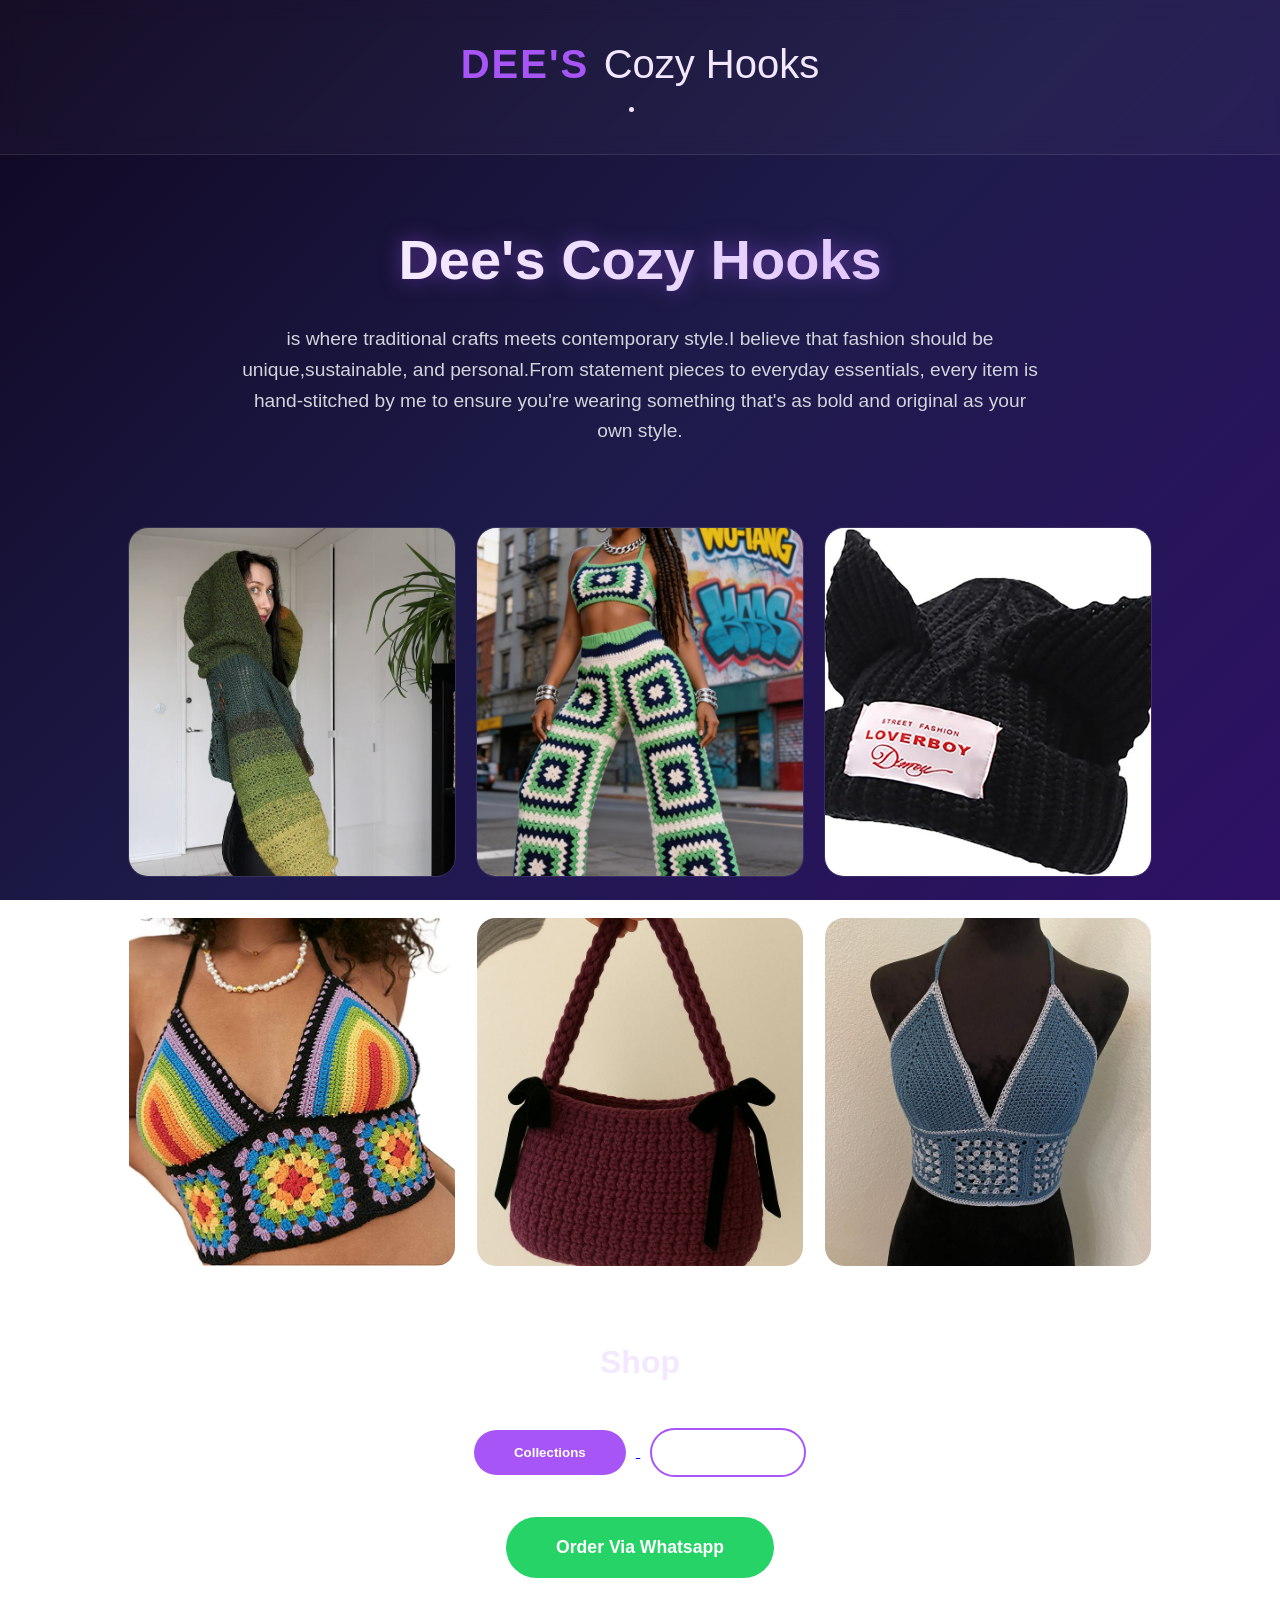
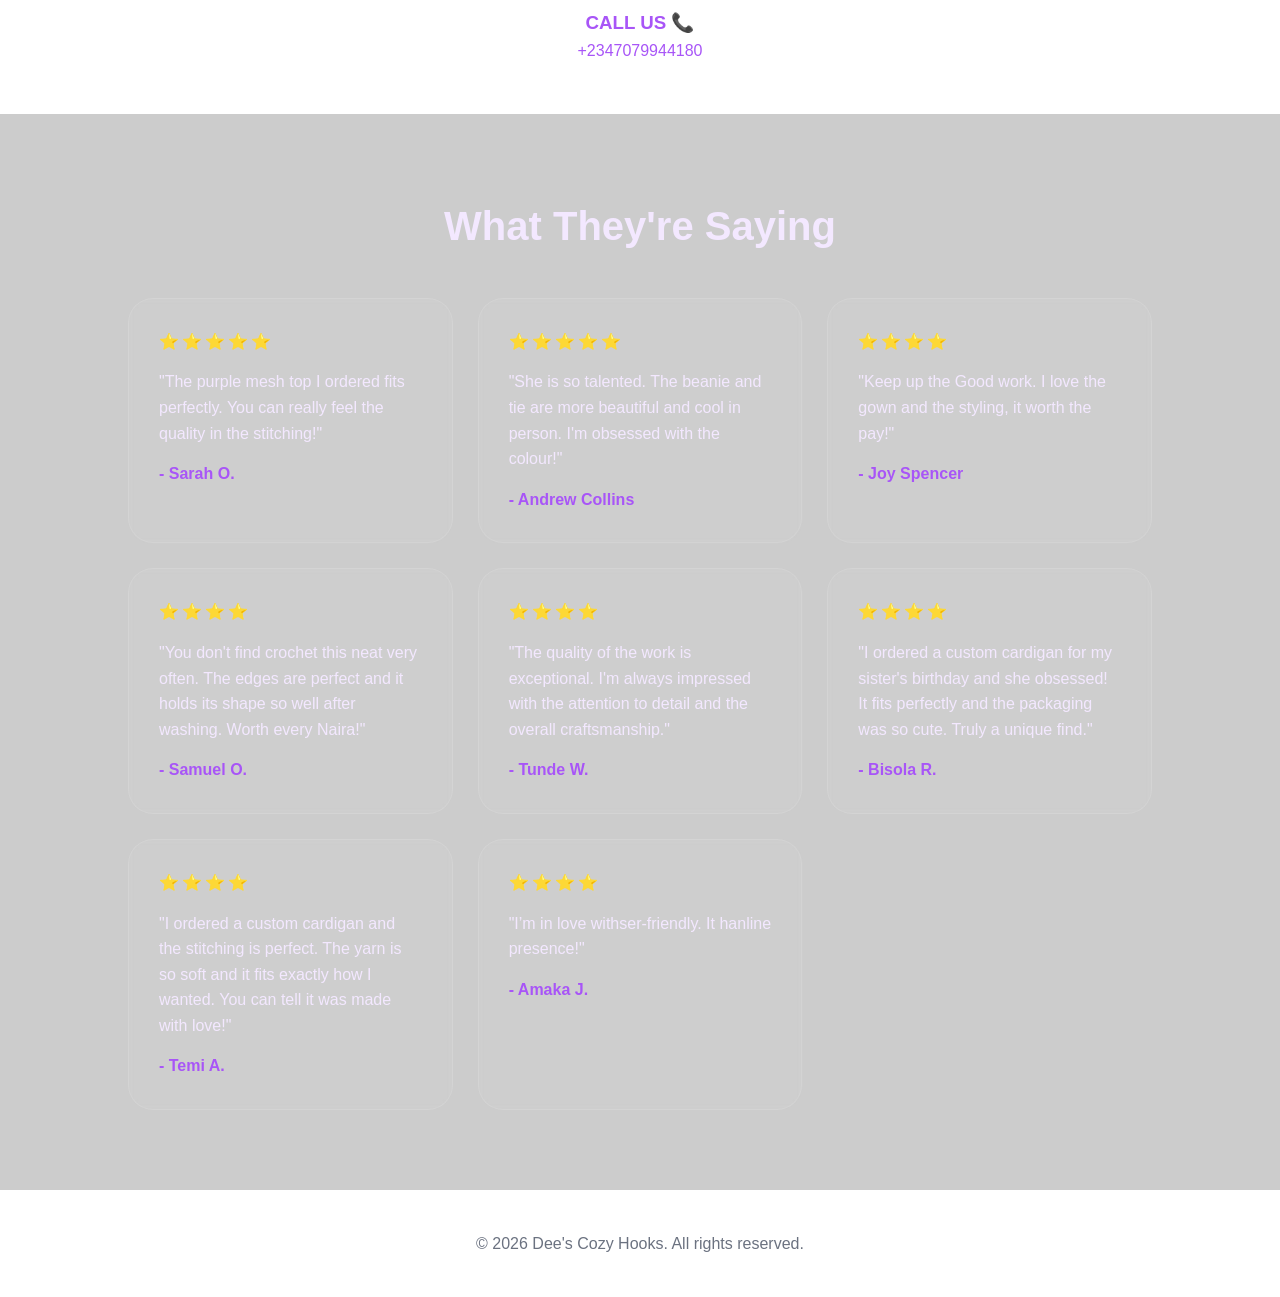
==== index.html @ 75840fdd "Add files via upload" ====
<!DOCTYPE html>
<html lang="en">

<head>
    <meta charset="UTF-8">
    <meta name="viewport" content="width=device-width, initial-scale=1.0">
    <title>Dee's cozy hooks| Handmade with Love</title>
    <link rel="stylesheet" href="style.css">

</head>
<header class="revealActive">
    <div class="logo">
        <span class="brandName">Dee's</span>
        <span class="brandSub">Cozy Hooks</span>
        <li>


        </li>

    </div>

</header>

<body>
    <div class="bioImage">
    </div>
    <div class="bio">
        <h1 class="glowText">Dee's Cozy Hooks</h1>
        <div class="pBio">
        <p>is where traditional crafts meets contemporary style.I believe that fashion should be unique,sustainable, and
            personal.From statement pieces to everyday essentials, every item is hand-stitched by me to ensure you're
            wearing something that's as bold and original as your own style.</p>
            </div>
    </div>
    <div class="sampleRow">
        <img src="IMAGES/sweater (2).jfif" alt="Crochet Sample 1">
        <img src="IMAGES/female (1).jfif" alt="Crochet Sample 2">
        <img src="IMAGES/cap (1).jfif" alt="Crochet Sample 3">

    </div>
    <div class="sampleRow">
        <img src="male shirt/Halter Neck Crop Cami Top Knitted Printed Tank….jfif" alt="Crochet Sample 1">
        <img src="IMAGES/bag (14).jfif" alt="Crochet Sample 2">
        <img src="male shirt/Crochet crop top.jfif" alt="Crochet Sample 3">

    </div>

    <div class="buttons">
        <h2>Shop</h2>
        <a href="collection.html">
        <button id="mCollection" class="Collection">Collections</button>
        </a>
        <a href="learn.html">
        <button id="learn" class="lCollection">Learn More</button>
        </a>  
        <div class="contact">
    <section id="contact">
        <button><a href="https://wa.me/2347079944180?text=Hello%20Derin,%20I'm%20interested%20in%20Ordering" class="whatsappBtn"
            target="_blank" > Order Via Whatsapp</a></button>
        </div>
  
        <div class="callContact">
            <h3 class="call"> CALL US 📞</h3>
            <p class="number">+2347079944180</p>
        </div>
    </div>
    <div class="review">
        <h2 class="reviewHead">What They're Saying</h2>
        <ul class="reviewGrid">
            <li class="reviewCard">
                <div class="stars">⭐⭐⭐⭐⭐</div>
                <p class="comment">"The purple mesh top I ordered fits perfectly. You can really feel the quality in the
                    stitching!"</p>
                <span class="customerName">- Sarah O.</span>
            </li>

            <li class="reviewCard">
                <div class="stars">⭐⭐⭐⭐⭐</div>
                <p class="comment">"She is so talented. The beanie and tie are more beautiful and cool in person. I'm
                    obsessed with the colour!"</p>
                <span class="customerName">- Andrew Collins</span>
            </li>

            <li class="reviewCard">
                <div class="stars">⭐⭐⭐⭐</div>
                <p class="comment">"Keep up the Good work. I love the gown and the styling, it worth the pay!"</p>
                <span class="customerName">- Joy Spencer</span>
            </li>
             <li class="reviewCard">
                <div class="stars">⭐⭐⭐⭐</div>
                <p class="comment">"You don't find crochet this neat very often. The edges are perfect and it holds its shape so well after washing. Worth every Naira!"</p>
                <span class="customerName">- Samuel O.</span>

            </li>
             <li class="reviewCard">
                <div class="stars">⭐⭐⭐⭐</div>
                <p class="comment">"The quality of the work is exceptional. I'm always impressed with the attention to detail and the overall craftsmanship."</p>
                <span class="customerName">- Tunde W.</span>
            </li>
            <li class="reviewCard">
                <div class="stars">⭐⭐⭐⭐</div>
                <p class="comment">"I ordered a custom cardigan for my sister's birthday and she obsessed! It fits perfectly and the packaging was so cute. Truly a unique find."</p>
                <span class="customerName">- Bisola R.</span>
            </li>
            <li class="reviewCard">
                <div class="stars">⭐⭐⭐⭐</div>
                <p class="comment">"I ordered a custom cardigan and the stitching is perfect. The yarn is so soft and it fits exactly how I wanted. You can tell it was made with love!"</p>
                <span class="customerName">- Temi A.</span>
            </li>
            <li class="reviewCard">
                <div class="stars">⭐⭐⭐⭐</div>
                <p class="comment">"I’m in love withser-friendly. It hanline presence!"</p>
                <span class="customerName">- Amaka J.</span>
            </li>
            
        </ul>
    </div>
    

    </section>
</body>
<div class="footer">
<footer>
 <p class="footerWord">&copy; 2026 Dee's Cozy Hooks. All rights reserved.</p>
</footer>
</div>

</html>
---- style.css ----
* {
    margin: 0;
    padding: 0;
    box-sizing: border-box;
}

body {
    background: linear-gradient(135deg, #0f0720 0%, #1e1b4b 50%, #2e1065 100%);
    background-attachment: fixed;
    color: #f3e8ff; 
    font-family: 'Segoe UI', Tahoma, Geneva, Verdana, sans-serif;
    line-height: 1.6;
    overflow-x: hidden;
}


header {
    padding: 2rem;
    text-align: center;
    background: rgba(255, 255, 255, 0.03);
    backdrop-filter: blur(10px);
    border-bottom: 1px solid rgba(255, 255, 255, 0.1);
}

.brandName {
    font-size: 2.5rem;
    font-weight: 800;
    color: #a855f7; 
    text-transform: uppercase;
    letter-spacing: 2px;
}

.brandSub {
    font-size: 2.5rem;
    font-weight: 300;
    color: #f3e8ff;
    margin-left: 10px;
}


.bio {
    padding: 60px 10%;
    text-align: center;
}

.glowText {
    font-size: 3.5rem;
    margin-bottom: 20px;
    background: linear-gradient(to right, #ffffff, #d8b4fe);
    -webkit-background-clip: text;
    -webkit-text-fill-color: transparent;
    filter: drop-shadow(0 0 10px rgba(168, 85, 247, 0.5));
}

.pBio p {
    font-size: 1.2rem;
    max-width: 800px;
    margin: 0 auto;
    color: #d1d5db;
}


.sampleRow {
    display: grid;
    grid-template-columns: repeat(auto-fit, minmax(250px, 1fr));
    gap: 20px;
    padding: 20px 10%;
}

.sampleRow img {
    width: 100%;
    height: 350px;
    object-fit: cover;
    border-radius: 20px;
    border: 1px solid rgba(255, 255, 255, 0.1);
    transition: transform 0.4s ease, box-shadow 0.4s ease;
}

.sampleRow img:hover {
    transform: scale(1.03);
    box-shadow: 0 0 30px rgba(168, 85, 247, 0.4);
}


.buttons {
    text-align: center;
    padding: 50px 0;
}

.buttons h2 {
    font-size: 2rem;
    margin-bottom: 30px;
}

button {
    padding: 15px 40px;
    margin: 10px;
    border-radius: 50px;
    border: none;
    font-weight: bold;
    cursor: pointer;
    transition: 0.3s;
}

.Collection {
    background: #a855f7;
    color: white;
}

.lCollection {
    background: transparent;
    color: white;
    border: 2px solid #a855f7 !important;
}

.whatsappBtn {
    text-decoration: none;
    color: white;
    font-size: 1.1rem;
}

.contact button {
    background: #25d366; 
    margin-top: 30px;
    padding: 20px 50px;
}

.callContact {
    margin-top: 20px;
    color: #a855f7;
}


.review {
    padding: 80px 10%;
    background: rgba(0, 0, 0, 0.2);
}

.reviewHead {
    text-align: center;
    margin-bottom: 40px;
    font-size: 2.5rem;
}

.reviewGrid {
    display: grid;
    grid-template-columns: repeat(auto-fit, minmax(300px, 1fr));
    gap: 25px;
    list-style: none;
}

.reviewCard {
    background: rgba(255, 255, 255, 0.05);
    padding: 30px;
    border-radius: 25px;
    border: 1px solid rgba(255, 255, 255, 0.1);
    backdrop-filter: blur(5px);
    transition: 0.3s;
}

.reviewCard:hover {
    transform: translateY(-10px);
    background: rgba(255, 255, 255, 0.08);
    border-color: #a855f7;
}

.stars {
    margin-bottom: 15px;
    letter-spacing: 3px;
}

.customerName {
    display: block;
    margin-top: 15px;
    font-weight: bold;
    color: #a855f7;
}

footer {
    padding: 40px;
    text-align: center;
    border-top: 1px solid rgba(255, 255, 255, 0.1);
    color: #6b7280;
}

.top-nav {
    display: flex;
    justify-content: space-between;
    align-items: center;
    padding: 20px 5%;
    background: rgba(15, 7, 32, 0.8);
    backdrop-filter: blur(10px);
    position: sticky;
    top: 0;
    z-index: 1000;
    border-bottom: 1px solid rgba(168, 85, 247, 0.3);
}

.top-nav a {
    color: #f3e8ff;
    text-decoration: none;
    font-weight: 600;
    font-size: 0.9rem;
    text-transform: uppercase;
    letter-spacing: 1px;
    padding: 8px 16px;
    border: 1px solid #a855f7;
    border-radius: 50px;
    transition: 0.3s ease;
}

.top-nav a:hover {
    background: #a855f7;
    box-shadow: 0 0 15px rgba(168, 85, 247, 0.6);
}


.learn {
    text-align: center;
    padding: 80px 5% 40px 5%;
}

.glowTextL {
    font-size: clamp(3rem, 8vw, 5rem);
    font-weight: 900;
    text-transform: uppercase;
    background: linear-gradient(to bottom, #ffffff 30%, #a855f7 100%);
    -webkit-background-clip: text;
    -webkit-text-fill-color: transparent;
    filter: drop-shadow(0 0 20px rgba(168, 85, 247, 0.7));
    letter-spacing: -2px;
}


.pLearn {
    max-width: 850px;
    margin: 0 auto 100px auto;
    padding: 50px;
    background: rgba(255, 255, 255, 0.03); 
    backdrop-filter: blur(25px); /* Strong blur for 8K depth */
    border-radius: 40px;
    border: 1px solid rgba(255, 255, 255, 0.1);
    box-shadow: 0 25px 50px rgba(0, 0, 0, 0.6);
    position: relative;
    overflow: hidden;
}


.pLearn::before {
    content: '';
    position: absolute;
    top: -50%;
    left: -50%;
    width: 200%;
    height: 200%;
    background: radial-gradient(circle, rgba(168, 85, 247, 0.1) 0%, transparent 70%);
    z-index: -1;
}

.learnText {
    font-size: 1.3rem;
    line-height: 1.9;
    color: #e9d5ff;
    text-align: left;
    font-weight: 300;
}

.learnText::after {
    display: block;
    content: '';
    margin-top: 20px;
    font-size: 2rem;
}

.learnImage {
    width: 90%;
    max-width: 1000px;
    height: 400px;
    margin: 0 auto 40px auto;
    border-radius: 30px;
    background: #1e1b4b; 
    background-image: linear-gradient(rgba(0,0,0,0.3), rgba(0,0,0,0.3)), url('your-about-image.jpg');
    background-size: cover;
    background-position: center;
    border: 1px solid rgba(168, 85, 247, 0.4);
}


.collection-page {
    background: linear-gradient(135deg, #0f0720 0%, #1e1b4b 50%, #2e1065 100%);
    background-attachment: fixed;
    color: white;
    font-family: 'Inter', sans-serif;
}


.top-nav {
    display: flex;
    justify-content: space-between;
    align-items: center;
    padding: 20px 5%;
    background: rgba(0, 0, 0, 0.3);
    backdrop-filter: blur(10px);
    border-bottom: 1px solid rgba(255, 255, 255, 0.1);
}

.top-nav a {
    color: #a855f7;
    text-decoration: none;
    font-weight: bold;
    border: 1px solid #a855f7;
    padding: 8px 20px;
    border-radius: 50px;
    transition: 0.3s;
}

.top-nav a:hover {
    background: #a855f7;
    color: white;
    box-shadow: 0 0 15px rgba(168, 85, 247, 0.5);
}


.collection-header {
    text-align: center;
    padding: 60px 5% 40px 5%;
}

.glowTextL {
    font-size: 3.5rem;
    background: linear-gradient(to bottom, #ffffff, #a855f7);
    -webkit-background-clip: text;
    -webkit-text-fill-color: transparent;
    filter: drop-shadow(0 0 10px rgba(168, 85, 247, 0.5));
    margin-bottom: 10px;
}

.collection-wrapper {
    padding: 20px 5% 100px 5%;
}

.photo-grid {
    display: grid;
    grid-template-columns: repeat(4, 1fr); 
    gap: 20px; 
}

.photo-card {
    background: rgba(255, 255, 255, 0.05);
    border-radius: 20px;
    overflow: hidden;
    border: 1px solid rgba(255, 255, 255, 0.1);
    transition: transform 0.3s ease, border-color 0.3s ease;
}

.photo-card img {
    width: 100%;
    height: 300px; 
    object-fit: cover; 
    display: block;
}

.photo-card:hover {
    transform: translateY(-10px);
    border-color: #a855f7;
    box-shadow: 0 10px 30px rgba(0, 0, 0, 0.5);
}

.card-info {
    padding: 15px;
    text-align: center;
    background: rgba(0, 0, 0, 0.2);
}

.card-info h3 {
    font-size: 0.9rem;
    letter-spacing: 1px;
    color: #e9d5ff;
}

@media (max-width: 600px) {
    .photo-grid {
        grid-template-columns: repeat(2, 1fr); 
        gap: 12px; 
        padding: 10px;
    }

    .photo-card img {
        height: 200px; 
    }

    .glowTextL {
        font-size: 2.2rem; 
    }
}
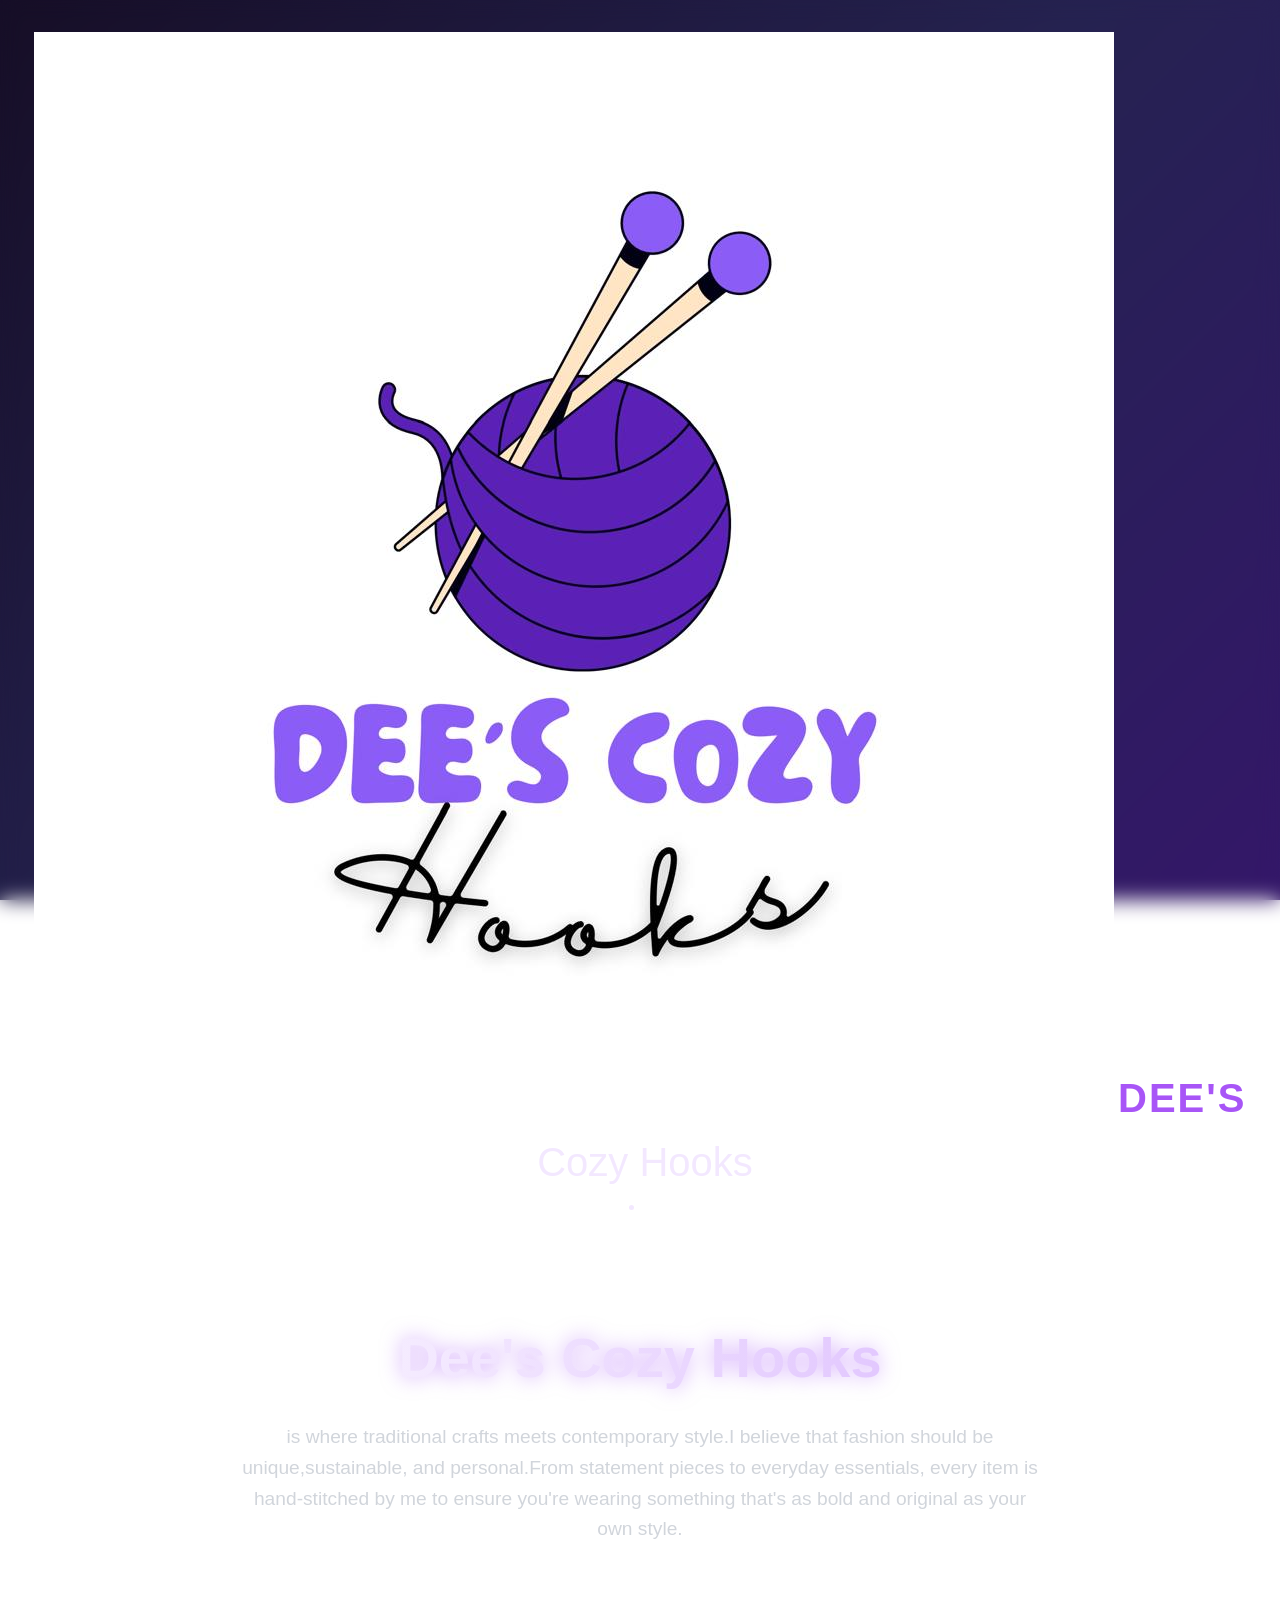
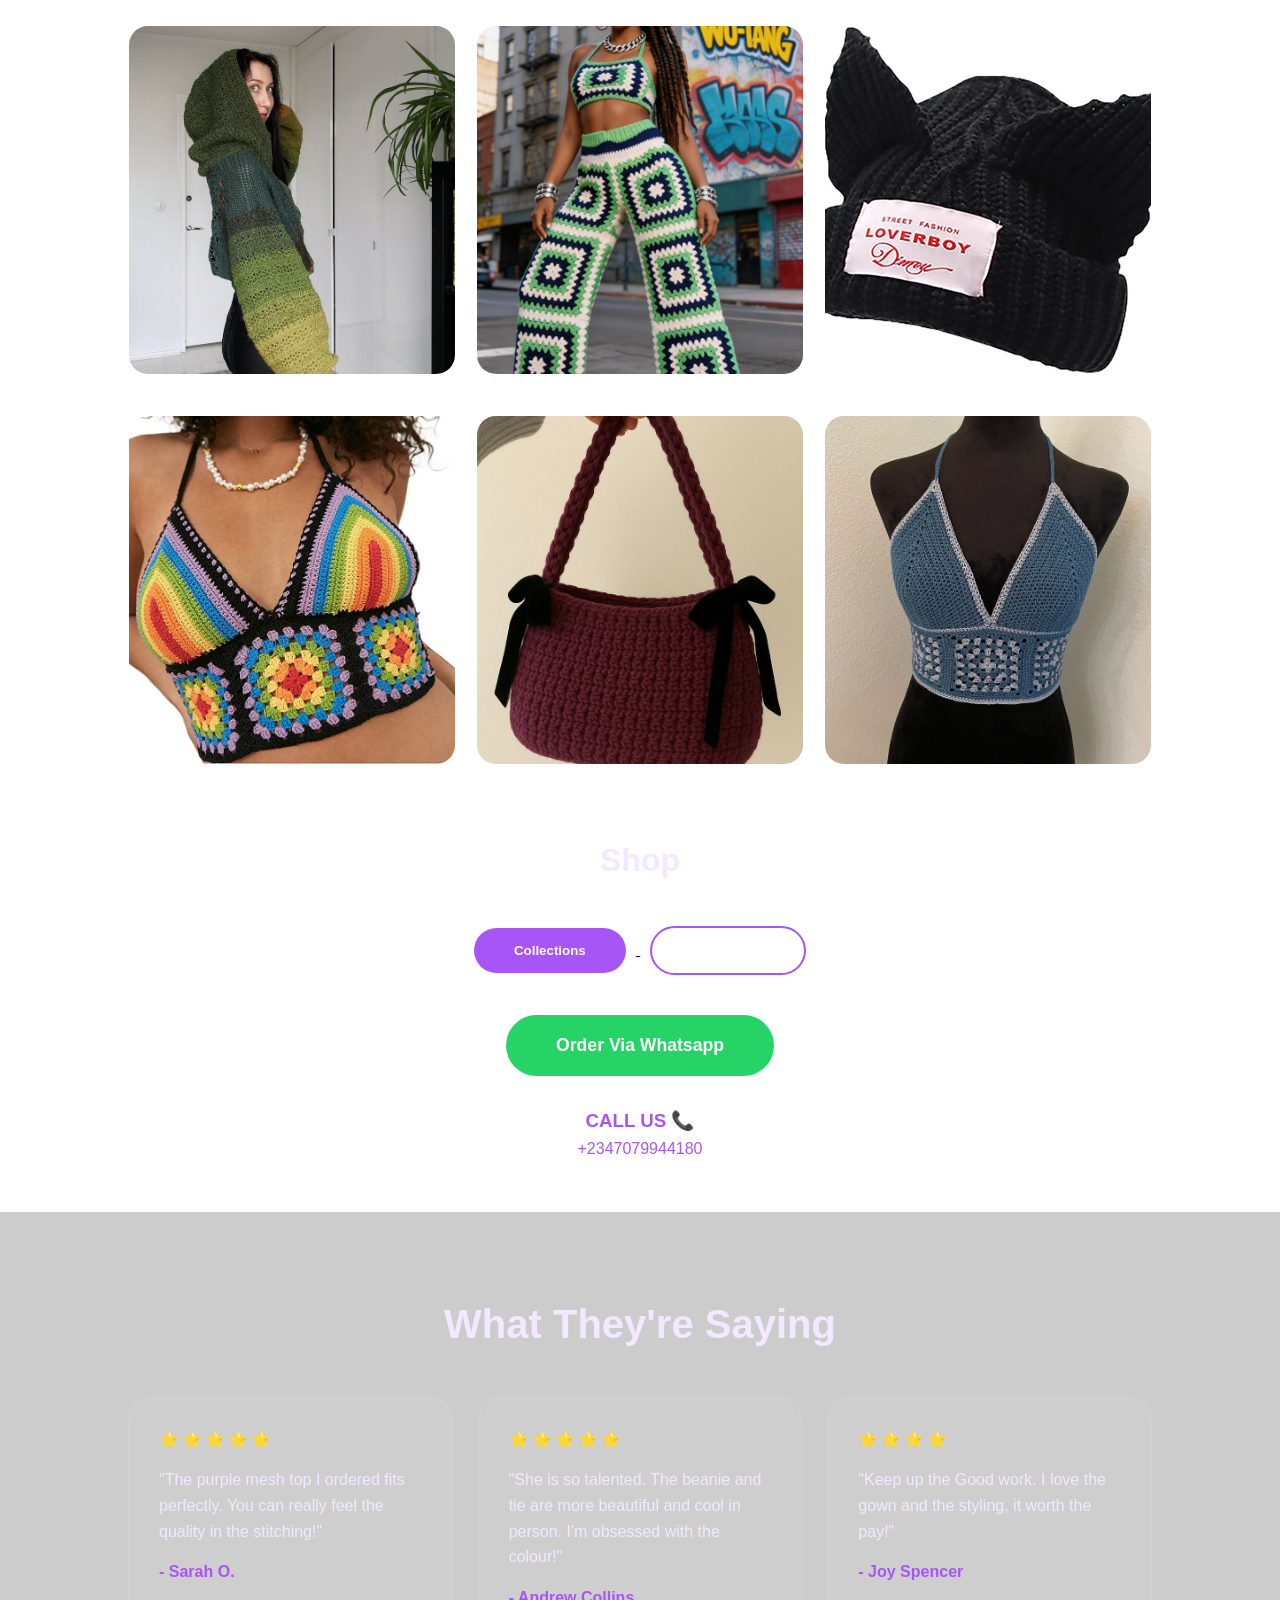
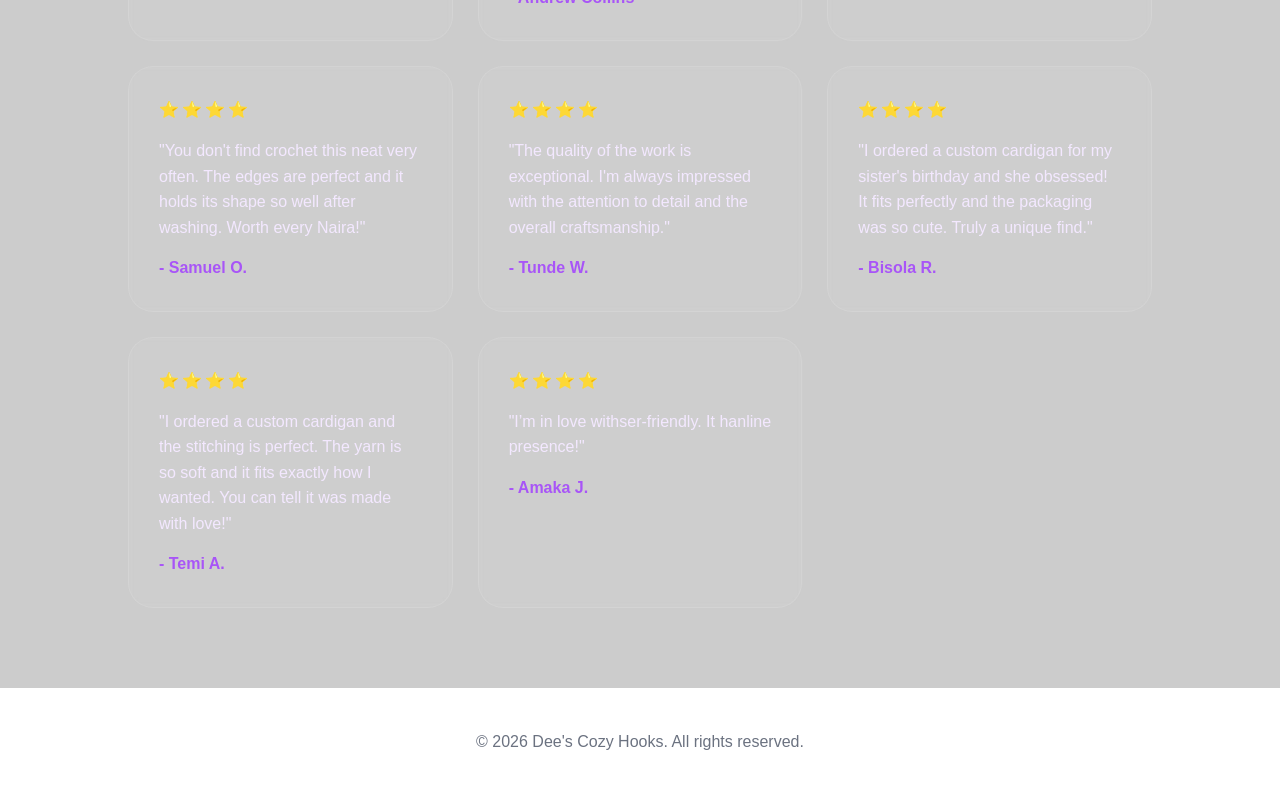
==== commit d683d09b: "Add files via upload added brand logo" ====
--- a/index.html
+++ b/index.html
@@ -10,6 +10,8 @@
 </head>
 <header class="revealActive">
     <div class="logo">
+
+        <img src="Logo.JPG" alt="Dee's Cozy Hooks Logo" class="logoImage">
         <span class="brandName">Dee's</span>
         <span class="brandSub">Cozy Hooks</span>
         <li>
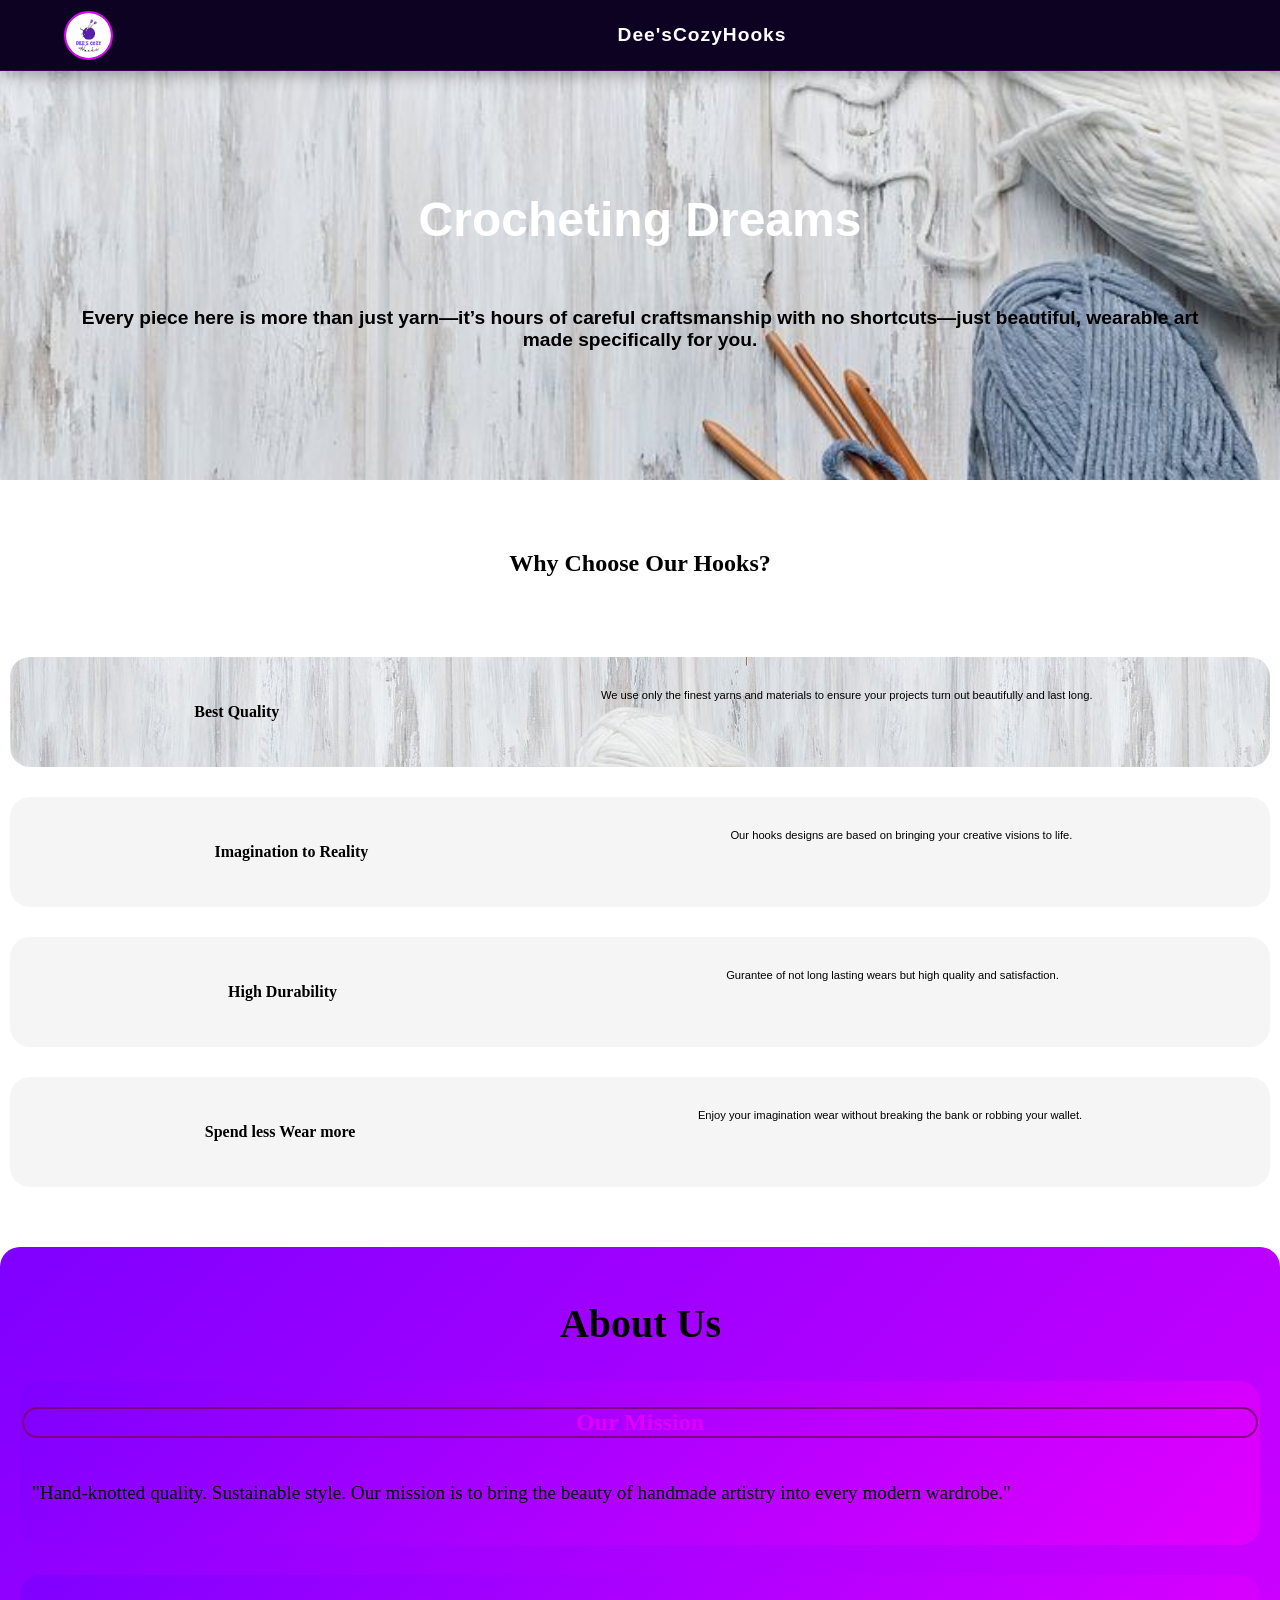
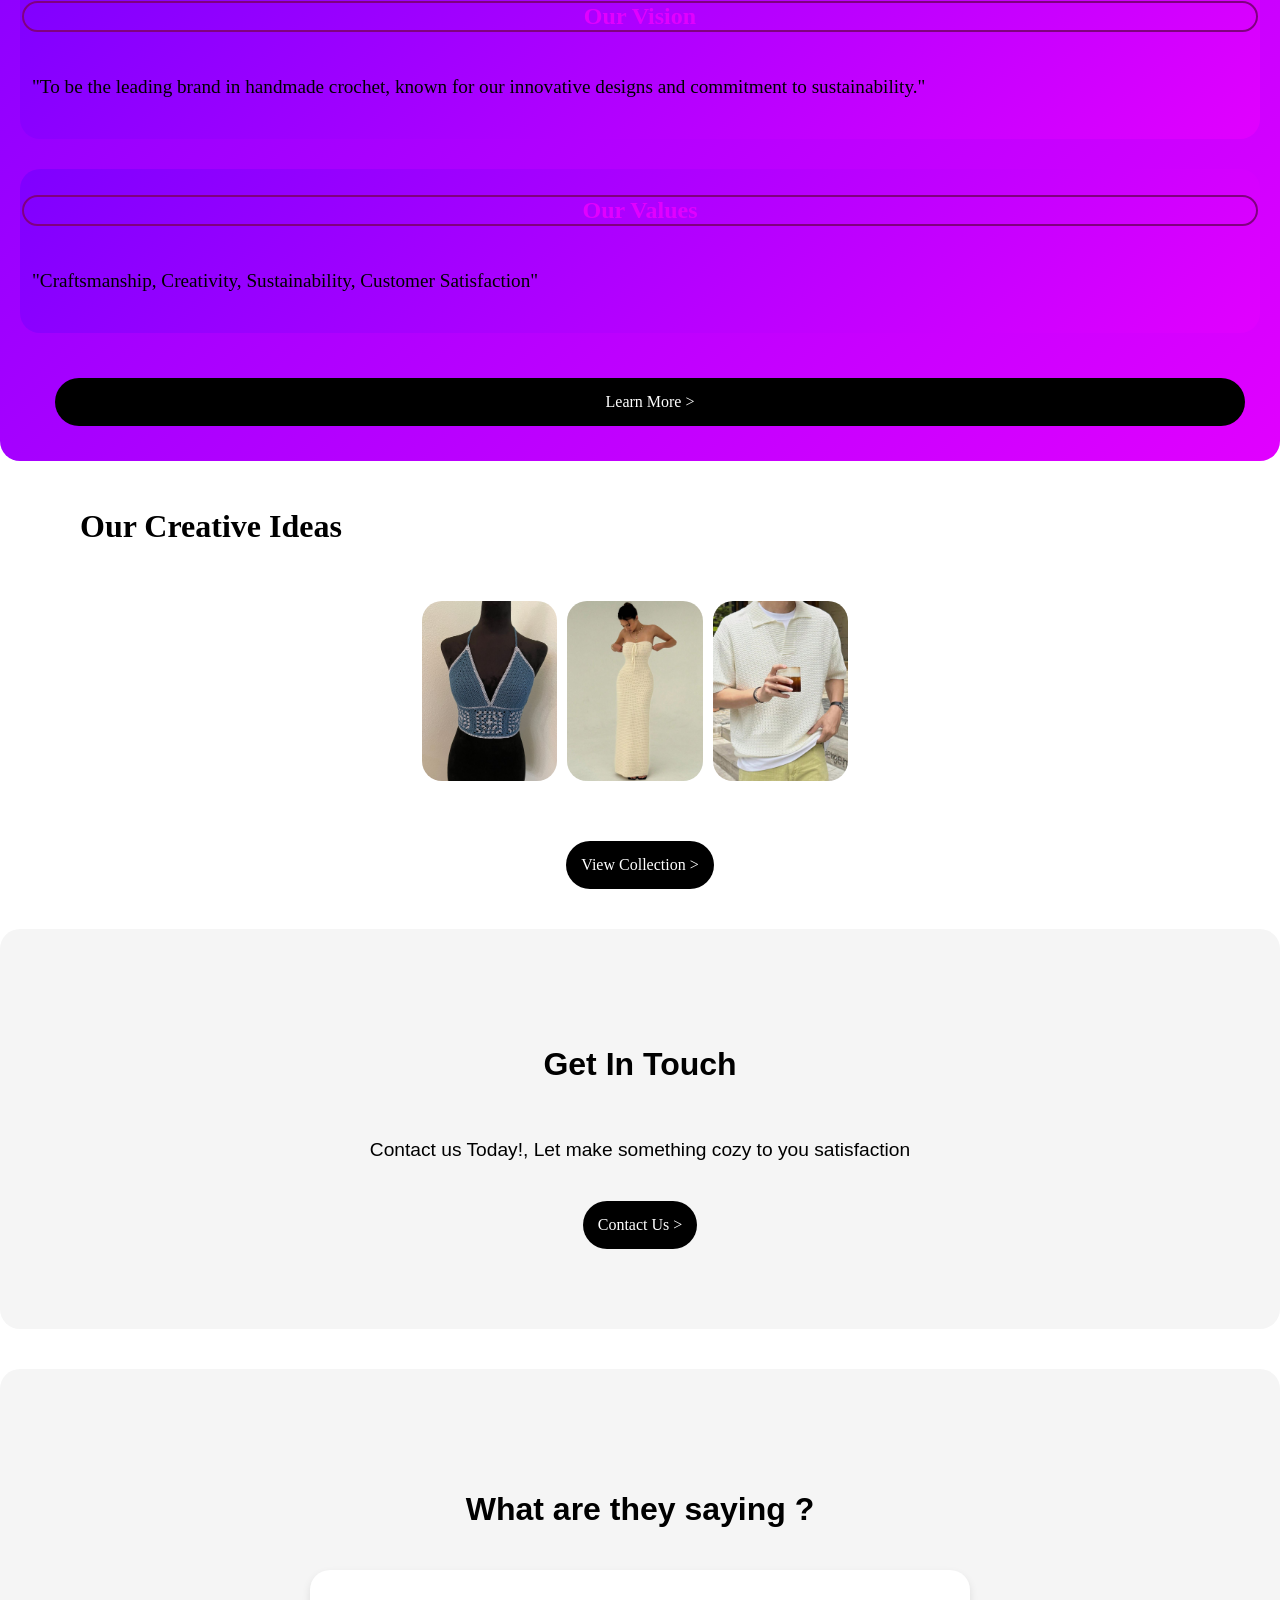
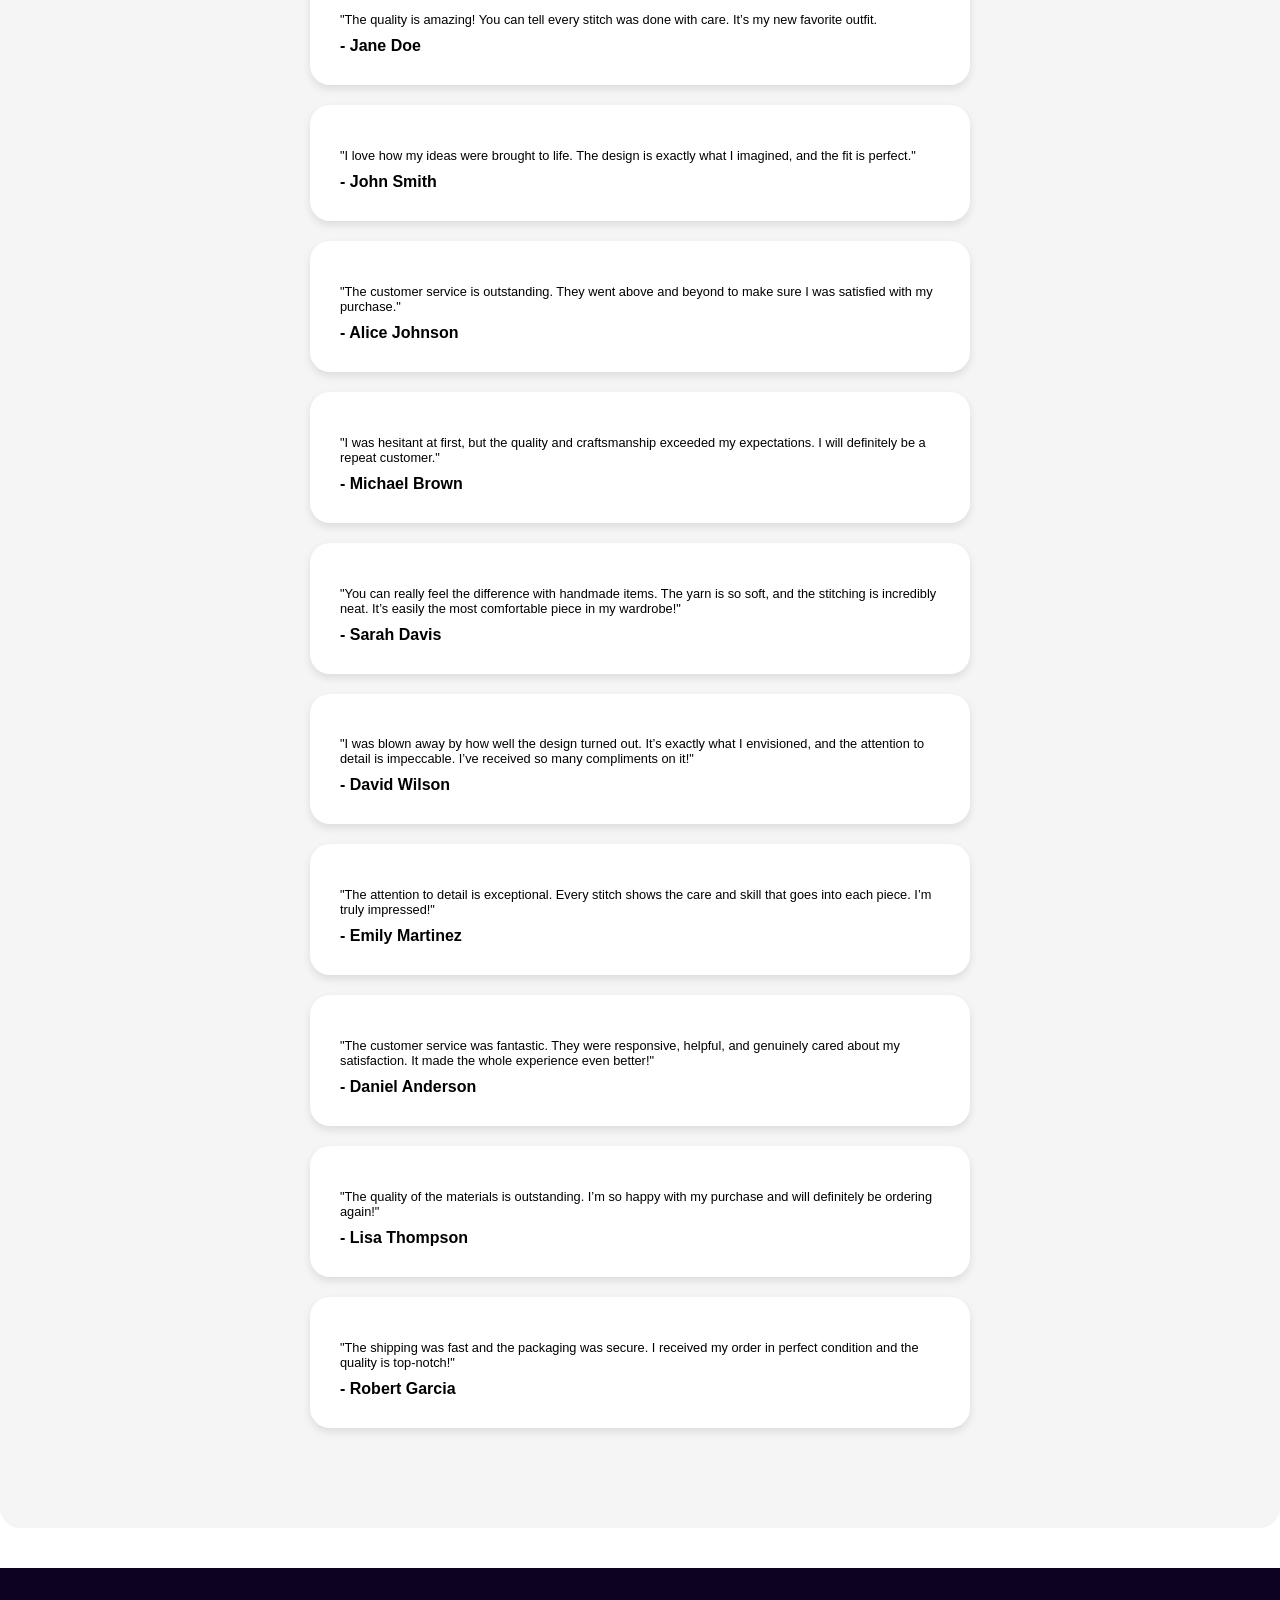
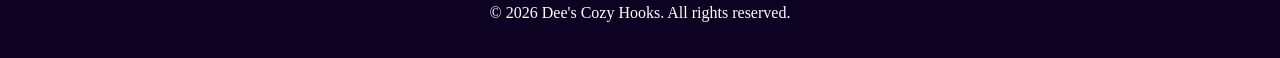
==== commit 2d166fe5: "Add files via upload" ====
--- a/index.html
+++ b/index.html
@@ -1,130 +1,147 @@
 <!DOCTYPE html>
 <html lang="en">
-
 <head>
     <meta charset="UTF-8">
     <meta name="viewport" content="width=device-width, initial-scale=1.0">
-    <title>Dee's cozy hooks| Handmade with Love</title>
+    <title>Dee's Cozy Hooks</title>
     <link rel="stylesheet" href="style.css">
 
 </head>
-<header class="revealActive">
-    <div class="logo">
+<body>
+    <script src="script.js"></script>
+    <header>
+        <div class="header">
+        <img src="Logo.JPG" alt="Dee's Cozy Hooks Logo" class="logo">
+        <span class="brandName">Dee'sCozyHooks</span>
+        <div class="hamburger-btn" onclick="toggleMenu(this)">
+  <div class="line1"></div>
+  <div class="line2"></div>
+  <div class="line3"></div>
+</div>
 
-        <img src="Logo.JPG" alt="Dee's Cozy Hooks Logo" class="logoImage">
-        <span class="brandName">Dee's</span>
-        <span class="brandSub">Cozy Hooks</span>
-        <li>
+<aside class="sidebar" id="sidebar">
+  <nav class="side-nav">
+    <a href="index.html" class="nav-link">Home</a>
+    <a href="learn.html" class="nav-link">About us</a>
+    <a href="contact.html" class="nav-link">Contact</a>
+    <a href="collection.html" class="nav-link">Collection</a>
+  </nav>
+</aside>
 
+    </header>
+    <div class="revealItem">
+    <div class="bioContainer">
+        <h1 class="bioHeading">Crocheting Dreams</h1>
+        <p class="bioText">Every piece here is more than just yarn—it’s hours of careful craftsmanship with no shortcuts—just beautiful, wearable art made specifically for you.</p>
+    </div>
+    <h2 class="whyText">Why Choose Our Hooks?</h2>
+    <section class="reasonSection">
+    <div class="reasonGrid">
+        <h3 class="reasonHeading">Best Quality</h3>
+        <p class="reasontext">We use only the finest yarns and materials to ensure your projects turn out beautifully and last long.</p>
+    </div>
+    <div class="reasonGrid2">
+        <h3 class="reasonHeading">Imagination to Reality</h3>
+        <p class="reasontext">Our hooks designs are based on bringing your creative visions to life.</p>
+    </div>
+    <div class="reasonGrid2">
+        <h3 class="reasonHeading">High Durability</h3>
+        <p class="reasontext">Gurantee of not long lasting wears but high quality and satisfaction.</p>
+    </div>
 
-        </li>
+    <div class="reasonGrid2">
+        <h3 class="reasonHeading">Spend less Wear more</h3>
+        <p class="reasontext">Enjoy your imagination wear without breaking the bank or robbing your wallet.</p>
+    </div>     
+</section>
+    
+    <div class="pageAbt">
+        <h2 class="abtHead">About Us</h2>
+        <div class="abtR">
+            <h3 class="abtSub">Our Mission</h3>
+                <p class="abtText">"Hand-knotted quality. Sustainable style. Our mission is to bring the beauty of handmade artistry into every modern wardrobe."</p>
+            </div>
+            <div class="abtR">
+            <h3 class="abtSub">Our Vision</h3>
+                <p class="abtText">"To be the leading brand in handmade crochet, known for our innovative designs and commitment to sustainability."</p>
+                </div>
+                <div class="abtR">
+                <h3 class="abtSub">Our Values</h3>
+                <p class="abtText">"Craftsmanship, Creativity, Sustainability, Customer Satisfaction"</p>
+              </div>
+        <nav class="learnMore">
+            <a href="learn.html" class="learnBtn">Learn More ></a>
+        </nav>
 
     </div>
+    <div class="ideaSection">
+        <h2 class="ideaHead">Our Creative Ideas</h2>
+        <div class="imgGrid">
+        <img src="male shirt/Crochet crop top.jfif" alt="idea 1" class="ideaImg">
+        <img src="male shirt/Handmade Crochet Summer Romantic Vacation Tight Fitted Cami Dress For Women, Spring_Summer,Fall Dress.jfif" alt="idea 2" class="ideaImg">
+        <img src="male shirt/Blusa Masculina De Manga Curta E Gola V Em Malha.jfif" alt="idea 3" class="ideaImg">
+        <nav class="collectionBtn">
+        </div>
+            <nav class="collectionBtn">
+            <a href="collection.html" class="collectionNav">View Collection ></a>
+        </nav>
+    </div>
+    <div class="contactSection">
+        <h2 class="contactHead">Get In Touch</h2>
+        <p class="contactText">Contact us Today!, Let make something cozy to you satisfaction</p>
+        <nav class="contactBtn">
+            <a href="contact.html" class="contactNav">Contact Us ></a>
+        </nav>
+    </div>
+    <div class="reviewContainer">
+        <h3 class="reviewHead">What are they saying ?</h3>
+        <div class="reviewCard">
+            <p class="clientReview">"The quality is amazing! You can tell every stitch was done with care. It’s my new favorite outfit.</p>
+            <span class="clientName">- Jane Doe</span>
 
-</header>
-
-<body>
-    <div class="bioImage">
-    </div>
-    <div class="bio">
-        <h1 class="glowText">Dee's Cozy Hooks</h1>
-        <div class="pBio">
-        <p>is where traditional crafts meets contemporary style.I believe that fashion should be unique,sustainable, and
-            personal.From statement pieces to everyday essentials, every item is hand-stitched by me to ensure you're
-            wearing something that's as bold and original as your own style.</p>
+        </div>
+        <div class="reviewCard">
+            <p class="clientReview">"I love how my ideas were brought to life. The design is exactly what I imagined, and the fit is perfect."</p>
+            <span class="clientName">- John Smith</span>
+        </div>
+        <div class="reviewCard">
+            <p class="clientReview">"The customer service is outstanding. They went above and beyond to make sure I was satisfied with my purchase."</p>
+            <span class="clientName">- Alice Johnson</span>
+        </div>
+        <div class="reviewCard">
+            <p class="clientReview">"I was hesitant at first, but the quality and craftsmanship exceeded my expectations. I will definitely be a repeat customer."</p>
+            <span class="clientName">- Michael Brown</span>
+        </div>
+         <div class="reviewCard">
+            <p class="clientReview">"You can really feel the difference with handmade items. The yarn is so soft, and the stitching is incredibly neat. It’s easily the most comfortable piece in my wardrobe!"</p>
+            <span class="clientName">- Sarah Davis</span>
+        </div>
+        <div class="reviewCard">
+            <p class="clientReview">"I was blown away by how well the design turned out. It’s exactly what I envisioned, and the attention to detail is impeccable. I’ve received so many compliments on it!"</p>
+            <span class="clientName">- David Wilson</span>
+        </div>
+        <div class="reviewCard">
+            <p class="clientReview">"The attention to detail is exceptional. Every stitch shows the care and skill that goes into each piece. I’m truly impressed!"</p>
+            <span class="clientName">- Emily Martinez</span>
+        </div>
+            <div class="reviewCard">
+                <p class="clientReview">"The customer service was fantastic. They were responsive, helpful, and genuinely cared about my satisfaction. It made the whole experience even better!"</p>
+                <span class="clientName">- Daniel Anderson</span>
             </div>
-    </div>
-    <div class="sampleRow">
-        <img src="IMAGES/sweater (2).jfif" alt="Crochet Sample 1">
-        <img src="IMAGES/female (1).jfif" alt="Crochet Sample 2">
-        <img src="IMAGES/cap (1).jfif" alt="Crochet Sample 3">
+            <div class="reviewCard">
+                <p class="clientReview">"The quality of the materials is outstanding. I’m so happy with my purchase and will definitely be ordering again!"</p>
+                <span class="clientName">- Lisa Thompson</span>
+            </div>
+            <div class="reviewCard">
+                <p class="clientReview">"The shipping was fast and the packaging was secure. I received my order in perfect condition and the quality is top-notch!"</p>
+                <span class="clientName">- Robert Garcia</span>
+            </div>
 
     </div>
-    <div class="sampleRow">
-        <img src="male shirt/Halter Neck Crop Cami Top Knitted Printed Tank….jfif" alt="Crochet Sample 1">
-        <img src="IMAGES/bag (14).jfif" alt="Crochet Sample 2">
-        <img src="male shirt/Crochet crop top.jfif" alt="Crochet Sample 3">
-
-    </div>
-
-    <div class="buttons">
-        <h2>Shop</h2>
-        <a href="collection.html">
-        <button id="mCollection" class="Collection">Collections</button>
-        </a>
-        <a href="learn.html">
-        <button id="learn" class="lCollection">Learn More</button>
-        </a>  
-        <div class="contact">
-    <section id="contact">
-        <button><a href="https://wa.me/2347079944180?text=Hello%20Derin,%20I'm%20interested%20in%20Ordering" class="whatsappBtn"
-            target="_blank" > Order Via Whatsapp</a></button>
-        </div>
-  
-        <div class="callContact">
-            <h3 class="call"> CALL US 📞</h3>
-            <p class="number">+2347079944180</p>
-        </div>
-    </div>
-    <div class="review">
-        <h2 class="reviewHead">What They're Saying</h2>
-        <ul class="reviewGrid">
-            <li class="reviewCard">
-                <div class="stars">⭐⭐⭐⭐⭐</div>
-                <p class="comment">"The purple mesh top I ordered fits perfectly. You can really feel the quality in the
-                    stitching!"</p>
-                <span class="customerName">- Sarah O.</span>
-            </li>
-
-            <li class="reviewCard">
-                <div class="stars">⭐⭐⭐⭐⭐</div>
-                <p class="comment">"She is so talented. The beanie and tie are more beautiful and cool in person. I'm
-                    obsessed with the colour!"</p>
-                <span class="customerName">- Andrew Collins</span>
-            </li>
-
-            <li class="reviewCard">
-                <div class="stars">⭐⭐⭐⭐</div>
-                <p class="comment">"Keep up the Good work. I love the gown and the styling, it worth the pay!"</p>
-                <span class="customerName">- Joy Spencer</span>
-            </li>
-             <li class="reviewCard">
-                <div class="stars">⭐⭐⭐⭐</div>
-                <p class="comment">"You don't find crochet this neat very often. The edges are perfect and it holds its shape so well after washing. Worth every Naira!"</p>
-                <span class="customerName">- Samuel O.</span>
-
-            </li>
-             <li class="reviewCard">
-                <div class="stars">⭐⭐⭐⭐</div>
-                <p class="comment">"The quality of the work is exceptional. I'm always impressed with the attention to detail and the overall craftsmanship."</p>
-                <span class="customerName">- Tunde W.</span>
-            </li>
-            <li class="reviewCard">
-                <div class="stars">⭐⭐⭐⭐</div>
-                <p class="comment">"I ordered a custom cardigan for my sister's birthday and she obsessed! It fits perfectly and the packaging was so cute. Truly a unique find."</p>
-                <span class="customerName">- Bisola R.</span>
-            </li>
-            <li class="reviewCard">
-                <div class="stars">⭐⭐⭐⭐</div>
-                <p class="comment">"I ordered a custom cardigan and the stitching is perfect. The yarn is so soft and it fits exactly how I wanted. You can tell it was made with love!"</p>
-                <span class="customerName">- Temi A.</span>
-            </li>
-            <li class="reviewCard">
-                <div class="stars">⭐⭐⭐⭐</div>
-                <p class="comment">"I’m in love withser-friendly. It hanline presence!"</p>
-                <span class="customerName">- Amaka J.</span>
-            </li>
-            
-        </ul>
-    </div>
     
-
-    </section>
 </body>
-<div class="footer">
-<footer>
- <p class="footerWord">&copy; 2026 Dee's Cozy Hooks. All rights reserved.</p>
-</footer>
-</div>
+<footer class="footer">
+        <p>&copy; 2026 Dee's Cozy Hooks. All rights reserved.</p>
+    </footer>
 
 </html>
--- a/style.css
+++ b/style.css
@@ -1,396 +1,513 @@
-
-* {
+.body {
+    margin: 0px;
+    padding: 0px;
+    width: 100%;
+    overflow-x: hidden;
+
+}
+.header {
+    position: fixed;
+    top: 0;
+    left: 0;
+    width: 100%;
+    height: 70px;
+    background-color: #0d0221; 
+    display: flex;
+    align-items: center; 
+    justify-content: space-between; 
+    padding: 0 5%;
+    z-index: 2000;
+    border-bottom: 1px solid rgba(225, 0, 255, 0.2);
+    box-shadow: 0 4px 15px rgba(0, 0, 0, 0.3);
+}
+
+.logo {
+    height: 45px;
+    width: 45px;
+    border-radius: 50%; 
+    object-fit: cover;
+    border: 2px solid #E100FF; 
+}
+
+.brandName {
+    color: white;
+    font-family: 'Poppins', sans-serif;
+    font-weight: bold;
+    font-size: 1.2rem;
+    margin-left: 12px;
+    letter-spacing: 1px;
+}
+
+.header > div:first-child, 
+.header {
+    display: flex;
+    align-items: center;
+}
+
+.hamburger-btn {
+    cursor: pointer;
+    z-index: 3000; 
+    margin-right: 30px;
+}
+
+.hamburger-btn div {
+    width: 25px;
+    height: 3px;
+    background: linear-gradient(90deg, #7F00FF, #E100FF);
+    margin: 5px;
+    transition: 0.4s;
+    border-radius: 5px;
+}
+
+
+.sidebar {
+    position: fixed;
+    top: 0;
+    left: 0;
+    width: 280px;
+    height: 100vh;
+    background: #0d0221;
+    padding-top: 100px; 
+    transform: translateX(-100%);
+    transition: transform 0.3s ease-in-out;
+    z-index: 1500;
+    border-right: 2px solid #E100FF;
+}
+
+.sidebar.active {
+    transform: translateX(0);
+}
+
+.nav-link {
+    display: block;
+    color: white;
+    text-decoration: none;
+    padding: 20px 40px;
+    font-size: 1.1rem;
+    transition: 0.3s;
+}
+
+.nav-link:hover {
+    background: rgba(225, 0, 255, 0.1);
+    color: #E100FF;
+    padding-left: 50px;
+}
+
+body {
+    padding-top: 70px;
     margin: 0;
-    padding: 0;
+}
+.bioContainer {
+    background-image: url('White and grey knitting threads containing yarn, skeins, and hooks.jfif');
+    background-size: cover;
+    background-position: center; 
+    padding: 80px 30px;  
+    border-radius: 0px;
+
+}
+.bioHeading {
+    font-size: 3.0rem;
+    color: white;
+    padding: 10px;
+    margin-bottom: 20px;
+    font-weight: bold;
+    font-family: 'Segoe UI', Tahoma, Geneva, Verdana, sans-serif;
+    justify-content: center;
+    display: flex  ;
+}
+.bioText {
+    font-size: 1.2rem;
+    color: black;
+    padding: 30px;
+    background-color: 0; 
+    border-radius: 10px;
+    font-family: Poppins, sans-serif;
+    font-weight: bold;
+    text-align: center;
+}
+.whyText {
+    font-size: 1.5rem;
+    color: black;
+    padding: 30px;
+    margin-top: 40px;
+    font-weight: bold;
+    font-family: Georgia, 'Times New Roman', Times, serif;
+    margin-left: 0px;
+    justify-content: center;
+     display: flex;
+
+}
+.reasonGrid {
+    display: flex;
+    justify-content: space-around;
+    margin-top: 20px;
+    padding: 60px;
+    border-radius: 20px;
+    background-image: url('White and grey knitting threads containing yarn, skeins, and hooks.jfif');
+}
+.reasontext {
+    font-size: 0.7rem;
+    color: black;
+    padding: 1px 3px;
+    border-radius: 10px;
+    font-family: Verdana, Geneva, Tahoma, sans-serif;
+}
+.reasonHeading {
+    font-size: 1.5rem;
+    color: black;
+    padding: 10px;
+    font-weight: bold;
+    
+}
+.reasonGrid2 {
+    display: flex;
+    justify-content: space-around;
+    margin-top: 20px;
+        background-color: whitesmoke;
+        border-radius: 20px;
+        padding: 30px;
+    }
+    .reasonSection {
+        display: grid;
+        grid-template-columns: repeat(1, 1fr); 
+        gap: 10px; 
+        width: 100%;
+    padding: 10px;
     box-sizing: border-box;
-}
-
-body {
-    background: linear-gradient(135deg, #0f0720 0%, #1e1b4b 50%, #2e1065 100%);
-    background-attachment: fixed;
-    color: #f3e8ff; 
+    margin-bottom: 50px;
+}
+
+.reasonGrid, .reasonGrid2 {
+    text-align: center;
+    padding: 20px;
+    word-wrap: break-word; 
+}
+
+.reasonHeading {
+    font-size: 1rem;  
+}
+
+.pageAbt {
+    padding: 20px;
+    justify-content: center;
+    text-align: center;
+    background: linear-gradient(135deg, #7F00FF 0%, #E100FF 100%);
+    border-radius: 20px;
+
+}
+.abtHead {
+    font-size: 2.5rem;
+    color: black;;
+    font-weight: bold;
+    margin-left: 1px;
+
+}
+.learnMore {
+    color: white;
+    padding: 15px;
+    border-radius: 25px;
+    margin-left: 20px;
+    width: auto;
+}
+.learnBtn {
+    color: white;
+    text-decoration: none;
+    font-size: 1rem;
+    background-color: black;
+    border-radius: 25px;
+    padding: 15px;
+    display: flex;
+    justify-content: center;
+}
+.learnBtn:hover {
+    color: black;
+    motion: reverse;
+    background-color: whitesmoke;
+}
+.abtSub {
+    font-size: 1.5rem;
+    color: black;
+    padding: 10px 120px;
+    font-weight: bold;
+}
+.abtText {
+    font-size: 1.2rem;
+    color: black;
+    padding: 20px 10px;
+    font-family: Georgia, 'Times New Roman', Times, serif;
+}
+.ideaHead {
+    font-size: 2rem;
+    padding: 20px 80px;
+}
+.imgGrid{
+    display: flex;
+    flex-wrap: center;
+    gap: 10px; 
+    width: 100%;
+    padding: 10px;
+    box-sizing: border-box;
+    justify-content: center;
+
+}
+.ideaImg {
+    height: 180px;
+    border-radius: 20px;
+    position: relative;
+
+    display: flex;
+    justify-content: center;
+}
+.collectionBtn {
+    display: flex;
+    justify-content: center;
+
+}
+.collectionNav {
+    color: white;
+    text-decoration: none;
+    font-size: 1rem;
+    background-color: black;
+    border-radius: 25px;
+    padding: 15px;
+    margin-left: 0px;
+    margin-top: 50px;
+
+}
+.collectionNav:hover {
+    color: black;
+    motion: reverse;
+    background-color: whitesmoke;
+}
+.contactSection {
+    padding: 80px 30px;
+    justify-content: center;
+    background-color: whitesmoke;
+    border-radius: 20px;
+    margin-top: 40px;
+}
+.contactHead {
+    font-size: 2rem;
+    color: black;
+    padding: 10px;
+    font-weight: bold;
     font-family: 'Segoe UI', Tahoma, Geneva, Verdana, sans-serif;
-    line-height: 1.6;
-    overflow-x: hidden;
-}
-
-
-header {
-    padding: 2rem;
-    text-align: center;
-    background: rgba(255, 255, 255, 0.03);
-    backdrop-filter: blur(10px);
-    border-bottom: 1px solid rgba(255, 255, 255, 0.1);
-}
-
-.brandName {
-    font-size: 2.5rem;
-    font-weight: 800;
-    color: #a855f7; 
-    text-transform: uppercase;
-    letter-spacing: 2px;
-}
-
-.brandSub {
-    font-size: 2.5rem;
-    font-weight: 300;
-    color: #f3e8ff;
-    margin-left: 10px;
-}
-
-
-.bio {
-    padding: 60px 10%;
-    text-align: center;
-}
-
-.glowText {
-    font-size: 3.5rem;
-    margin-bottom: 20px;
-    background: linear-gradient(to right, #ffffff, #d8b4fe);
-    -webkit-background-clip: text;
-    -webkit-text-fill-color: transparent;
-    filter: drop-shadow(0 0 10px rgba(168, 85, 247, 0.5));
-}
-
-.pBio p {
+    justify-content: center;
+    display: flex;
+}
+.contactText {
     font-size: 1.2rem;
-    max-width: 800px;
-    margin: 0 auto;
-    color: #d1d5db;
-}
-
-
-.sampleRow {
-    display: grid;
-    grid-template-columns: repeat(auto-fit, minmax(250px, 1fr));
-    gap: 20px;
-    padding: 20px 10%;
-}
-
-.sampleRow img {
-    width: 100%;
+    color: black;
+    padding: 20px;
+    background-color: 0; 
+    border-radius: 10px;
+    font-family: Verdana, Geneva, Tahoma, sans-serif;
+    justify-content: center;
+    display: flex;
+}
+.contactBtn {
+    display: flex;
+    justify-content: center;
+}
+.contactNav {
+    color: white;
+    text-decoration: none;
+    font-size: 1rem;
+    background-color: black;
+    border-radius: 25px;
+    padding: 15px;
+    margin-left: 0px;
+
+}
+.reviewContainer {
+    padding: 80px 30px;
+    justify-content: center;
+    background-color: whitesmoke;
+    border-radius: 20px;
+    margin-top: 40px;
+}
+.reviewHead {
+    font-size: 2rem;
+    color: black;
+    padding: 10px;
+    font-weight: bold;
+    font-family: 'Segoe UI', Tahoma, Geneva, Verdana, sans-serif;
+    justify-content: center;
+    display: flex;
+}
+.reviewCard {
+    background-color: white;
+    border-radius: 20px;
+    padding: 30px;
+    max-width: 600px;
+    margin: 20px auto;
+    box-shadow: 0 4px 8px rgba(0, 0, 0, 0.1);
+}
+.clientReview {
+    font-size: 0.8rem;
+    color: black;
+    margin-bottom: 10px;
+    font-family: Verdana, Geneva, Tahoma, sans-serif;
+}
+.clientName {
+    font-size: 1rem;
+    color: black;
+    font-weight: bold;
+    font-family: Verdana, Geneva, Tahoma, sans-serif;
+}
+.abtR {
+    padding: 2px;
+    justify-content: center;
+    text-align: left;
+    background: linear-gradient(135deg, #7F00FF 0%, #E100FF 100%);
+    border-radius: 20px;
+    margin-bottom: 30px;
+}
+footer {
+    background-color: #0d0221; 
+    color: white;
+    padding: 20px;
+    text-align: center;
+    margin-top: 40px;
+    border-radius: 0px;
+}
+.contactBox {
+    justify-content: center;
+    background-color: whitesmoke;
+    border-radius: 20px;
+    border: 3px solid black;
+}
+.contactGrid {
+        display: grid;
+        grid-template-columns: repeat(1, 1fr); 
+        gap: 10px; 
+        width: 100%;
+    padding: 30px;
+    box-sizing: border-box;
+    margin-bottom: 50px;
+    background-color: white;
+    border-radius: 30px;
+    border: 1px solid purple;
+
+}
+.contactheadGrid {
+    color: purple;
+    font-size: 1.5rem;
+    text-align: center;
+    font-weight: bold;
+    font-family: 'Poppins', sans-serif;
+
+
+}
+.contacttextGrid {
+    text-align: center;
+    justify-content: center;
+    font-size: 1.3rem;
+    font-weight: bold;
+    font-family: 'Segoe UI', Tahoma, Geneva, Verdana, sans-serif;
+}
+.whatsappBtn {
+    background-color: #25d366;
+    border-radius: 20px;
+    color: black;
+    padding: 10px;
+    text-align: center;
+    margin-left: 120px;
+    text-decoration: none;
+}
+.whatsappBtn:hover {
+    background-color: purple;
+
+}
+.abtSub {
+    border: 2px solid purple;
+    border-radius: 20px;
+    text-align: center;
+    color: #E100FF;
+    padding: 0px;
+    font-weight: bold;
+}
+.img {
+    border-radius: 20px;
     height: 350px;
-    object-fit: cover;
-    border-radius: 20px;
-    border: 1px solid rgba(255, 255, 255, 0.1);
-    transition: transform 0.4s ease, box-shadow 0.4s ease;
-}
-
-.sampleRow img:hover {
-    transform: scale(1.03);
-    box-shadow: 0 0 30px rgba(168, 85, 247, 0.4);
-}
-
-
-.buttons {
-    text-align: center;
-    padding: 50px 0;
-}
-
-.buttons h2 {
-    font-size: 2rem;
-    margin-bottom: 30px;
-}
-
-button {
-    padding: 15px 40px;
-    margin: 10px;
-    border-radius: 50px;
-    border: none;
-    font-weight: bold;
+    width: 435px;
+    justify-content: center;
+    margin-left: 4px;
+}
+.textSub {
+    word-wrap: none;
+    background-color: whitesmoke;
+    text-align: center;
+    padding: 20px;
+    border-radius: 20px;
+    margin-bottom: 60px;
+}
+.subText {
+    font-weight: bold;
+    font-family: 'Poppins', sans-serif;
+}
+.filterContainer {
+    display: flex;
+    justify-content: center;
+    gap: 15px;
+    margin: 30px 0;
+    flex-wrap: wrap;
+}
+.filterBtn {
+    padding: 10px 15px;
+    border: 1.5px solid #E100FF;
+    background: transparent;
+    border-radius: 30px;
     cursor: pointer;
     transition: 0.3s;
-}
-
-.Collection {
-    background: #a855f7;
-    color: white;
-}
-
-.lCollection {
-    background: transparent;
-    color: white;
-    border: 2px solid #a855f7 !important;
-}
-
-.whatsappBtn {
-    text-decoration: none;
-    color: white;
-    font-size: 1.1rem;
-}
-
-.contact button {
-    background: #25d366; 
-    margin-top: 30px;
-    padding: 20px 50px;
-}
-
-.callContact {
-    margin-top: 20px;
-    color: #a855f7;
-}
-
-
-.review {
-    padding: 80px 10%;
-    background: rgba(0, 0, 0, 0.2);
-}
-
-.reviewHead {
-    text-align: center;
-    margin-bottom: 40px;
-    font-size: 2.5rem;
-}
-
-.reviewGrid {
+
+}
+.filterBtn.active, .filterBtn:hover {
+    background: linear-gradient(90deg, #7F00FF, #E100FF);
+}
+.itemCard {
+    margin-bottom: 10px;
+    background: #1a122e;
+    border-radius: 15px;
+    padding: 30px;
+    text-align: center;
+    border: 1px solid rgba(255, 255, 255, 0.1);
+    transition: transform 0.3s ease;
+    
+
+}
+.itemCard.hide {
+    display: none;
+}
+.itemCard img {
+    width: 100%;
+    border-radius: 10px;
+    margin-bottom: 15px;
+}
+.collectionGrid {
     display: grid;
-    grid-template-columns: repeat(auto-fit, minmax(300px, 1fr));
+    grid-template-columns: repeat(1, 1fr);
     gap: 25px;
-    list-style: none;
-}
-
-.reviewCard {
-    background: rgba(255, 255, 255, 0.05);
-    padding: 30px;
-    border-radius: 25px;
-    border: 1px solid rgba(255, 255, 255, 0.1);
-    backdrop-filter: blur(5px);
-    transition: 0.3s;
-}
-
-.reviewCard:hover {
-    transform: translateY(-10px);
-    background: rgba(255, 255, 255, 0.08);
-    border-color: #a855f7;
-}
-
-.stars {
-    margin-bottom: 15px;
-    letter-spacing: 3px;
-}
-
-.customerName {
-    display: block;
-    margin-top: 15px;
-    font-weight: bold;
-    color: #a855f7;
-}
-
-footer {
-    padding: 40px;
-    text-align: center;
-    border-top: 1px solid rgba(255, 255, 255, 0.1);
-    color: #6b7280;
-}
-
-.top-nav {
-    display: flex;
-    justify-content: space-between;
-    align-items: center;
-    padding: 20px 5%;
-    background: rgba(15, 7, 32, 0.8);
-    backdrop-filter: blur(10px);
-    position: sticky;
-    top: 0;
-    z-index: 1000;
-    border-bottom: 1px solid rgba(168, 85, 247, 0.3);
-}
-
-.top-nav a {
-    color: #f3e8ff;
-    text-decoration: none;
-    font-weight: 600;
-    font-size: 0.9rem;
-    text-transform: uppercase;
-    letter-spacing: 1px;
-    padding: 8px 16px;
-    border: 1px solid #a855f7;
-    border-radius: 50px;
-    transition: 0.3s ease;
-}
-
-.top-nav a:hover {
-    background: #a855f7;
-    box-shadow: 0 0 15px rgba(168, 85, 247, 0.6);
-}
-
-
-.learn {
-    text-align: center;
-    padding: 80px 5% 40px 5%;
-}
-
-.glowTextL {
-    font-size: clamp(3rem, 8vw, 5rem);
-    font-weight: 900;
-    text-transform: uppercase;
-    background: linear-gradient(to bottom, #ffffff 30%, #a855f7 100%);
-    -webkit-background-clip: text;
-    -webkit-text-fill-color: transparent;
-    filter: drop-shadow(0 0 20px rgba(168, 85, 247, 0.7));
-    letter-spacing: -2px;
-}
-
-
-.pLearn {
-    max-width: 850px;
-    margin: 0 auto 100px auto;
-    padding: 50px;
-    background: rgba(255, 255, 255, 0.03); 
-    backdrop-filter: blur(25px); /* Strong blur for 8K depth */
-    border-radius: 40px;
-    border: 1px solid rgba(255, 255, 255, 0.1);
-    box-shadow: 0 25px 50px rgba(0, 0, 0, 0.6);
-    position: relative;
-    overflow: hidden;
-}
-
-
-.pLearn::before {
-    content: '';
-    position: absolute;
-    top: -50%;
-    left: -50%;
-    width: 200%;
-    height: 200%;
-    background: radial-gradient(circle, rgba(168, 85, 247, 0.1) 0%, transparent 70%);
-    z-index: -1;
-}
-
-.learnText {
-    font-size: 1.3rem;
-    line-height: 1.9;
-    color: #e9d5ff;
-    text-align: left;
-    font-weight: 300;
-}
-
-.learnText::after {
-    display: block;
-    content: '';
-    margin-top: 20px;
-    font-size: 2rem;
-}
-
-.learnImage {
-    width: 90%;
-    max-width: 1000px;
-    height: 400px;
-    margin: 0 auto 40px auto;
-    border-radius: 30px;
-    background: #1e1b4b; 
-    background-image: linear-gradient(rgba(0,0,0,0.3), rgba(0,0,0,0.3)), url('your-about-image.jpg');
-    background-size: cover;
-    background-position: center;
-    border: 1px solid rgba(168, 85, 247, 0.4);
-}
-
-
-.collection-page {
-    background: linear-gradient(135deg, #0f0720 0%, #1e1b4b 50%, #2e1065 100%);
-    background-attachment: fixed;
-    color: white;
-    font-family: 'Inter', sans-serif;
-}
-
-
-.top-nav {
-    display: flex;
-    justify-content: space-between;
-    align-items: center;
-    padding: 20px 5%;
-    background: rgba(0, 0, 0, 0.3);
-    backdrop-filter: blur(10px);
-    border-bottom: 1px solid rgba(255, 255, 255, 0.1);
-}
-
-.top-nav a {
-    color: #a855f7;
-    text-decoration: none;
-    font-weight: bold;
-    border: 1px solid #a855f7;
-    padding: 8px 20px;
-    border-radius: 50px;
-    transition: 0.3s;
-}
-
-.top-nav a:hover {
-    background: #a855f7;
-    color: white;
-    box-shadow: 0 0 15px rgba(168, 85, 247, 0.5);
-}
-
-
-.collection-header {
-    text-align: center;
-    padding: 60px 5% 40px 5%;
-}
-
-.glowTextL {
-    font-size: 3.5rem;
-    background: linear-gradient(to bottom, #ffffff, #a855f7);
-    -webkit-background-clip: text;
-    -webkit-text-fill-color: transparent;
-    filter: drop-shadow(0 0 10px rgba(168, 85, 247, 0.5));
-    margin-bottom: 10px;
-}
-
-.collection-wrapper {
-    padding: 20px 5% 100px 5%;
-}
-
-.photo-grid {
-    display: grid;
-    grid-template-columns: repeat(4, 1fr); 
-    gap: 20px; 
-}
-
-.photo-card {
-    background: rgba(255, 255, 255, 0.05);
-    border-radius: 20px;
-    overflow: hidden;
-    border: 1px solid rgba(255, 255, 255, 0.1);
-    transition: transform 0.3s ease, border-color 0.3s ease;
-}
-
-.photo-card img {
-    width: 100%;
-    height: 300px; 
-    object-fit: cover; 
-    display: block;
-}
-
-.photo-card:hover {
-    transform: translateY(-10px);
-    border-color: #a855f7;
-    box-shadow: 0 10px 30px rgba(0, 0, 0, 0.5);
-}
-
-.card-info {
-    padding: 15px;
-    text-align: center;
-    background: rgba(0, 0, 0, 0.2);
-}
-
-.card-info h3 {
-    font-size: 0.9rem;
-    letter-spacing: 1px;
-    color: #e9d5ff;
-}
-
-@media (max-width: 600px) {
-    .photo-grid {
-        grid-template-columns: repeat(2, 1fr); 
-        gap: 12px; 
-        padding: 10px;
+    padding: 20px;
+    margin-bottom: 30px;
+}
+.itemCard h3 {
+    color: white;
+    font-size: 1.5rem;
+    font-weight: bold;
+    
+}
+@keyframes slideUpFade {
+    0% {
+        opacity: 0;
+        transform: translateY(40px);
     }
-
-    .photo-card img {
-        height: 200px; 
+    100% {
+        opacity: 1;
+        transform: translateY(0);
     }
-
-    .glowTextL {
-        font-size: 2.2rem; 
-    }
-}+}
+.revealItem {
+    opacity: 0;
+    animation: slideUpFade 0.8s ease-out forwards;
+}
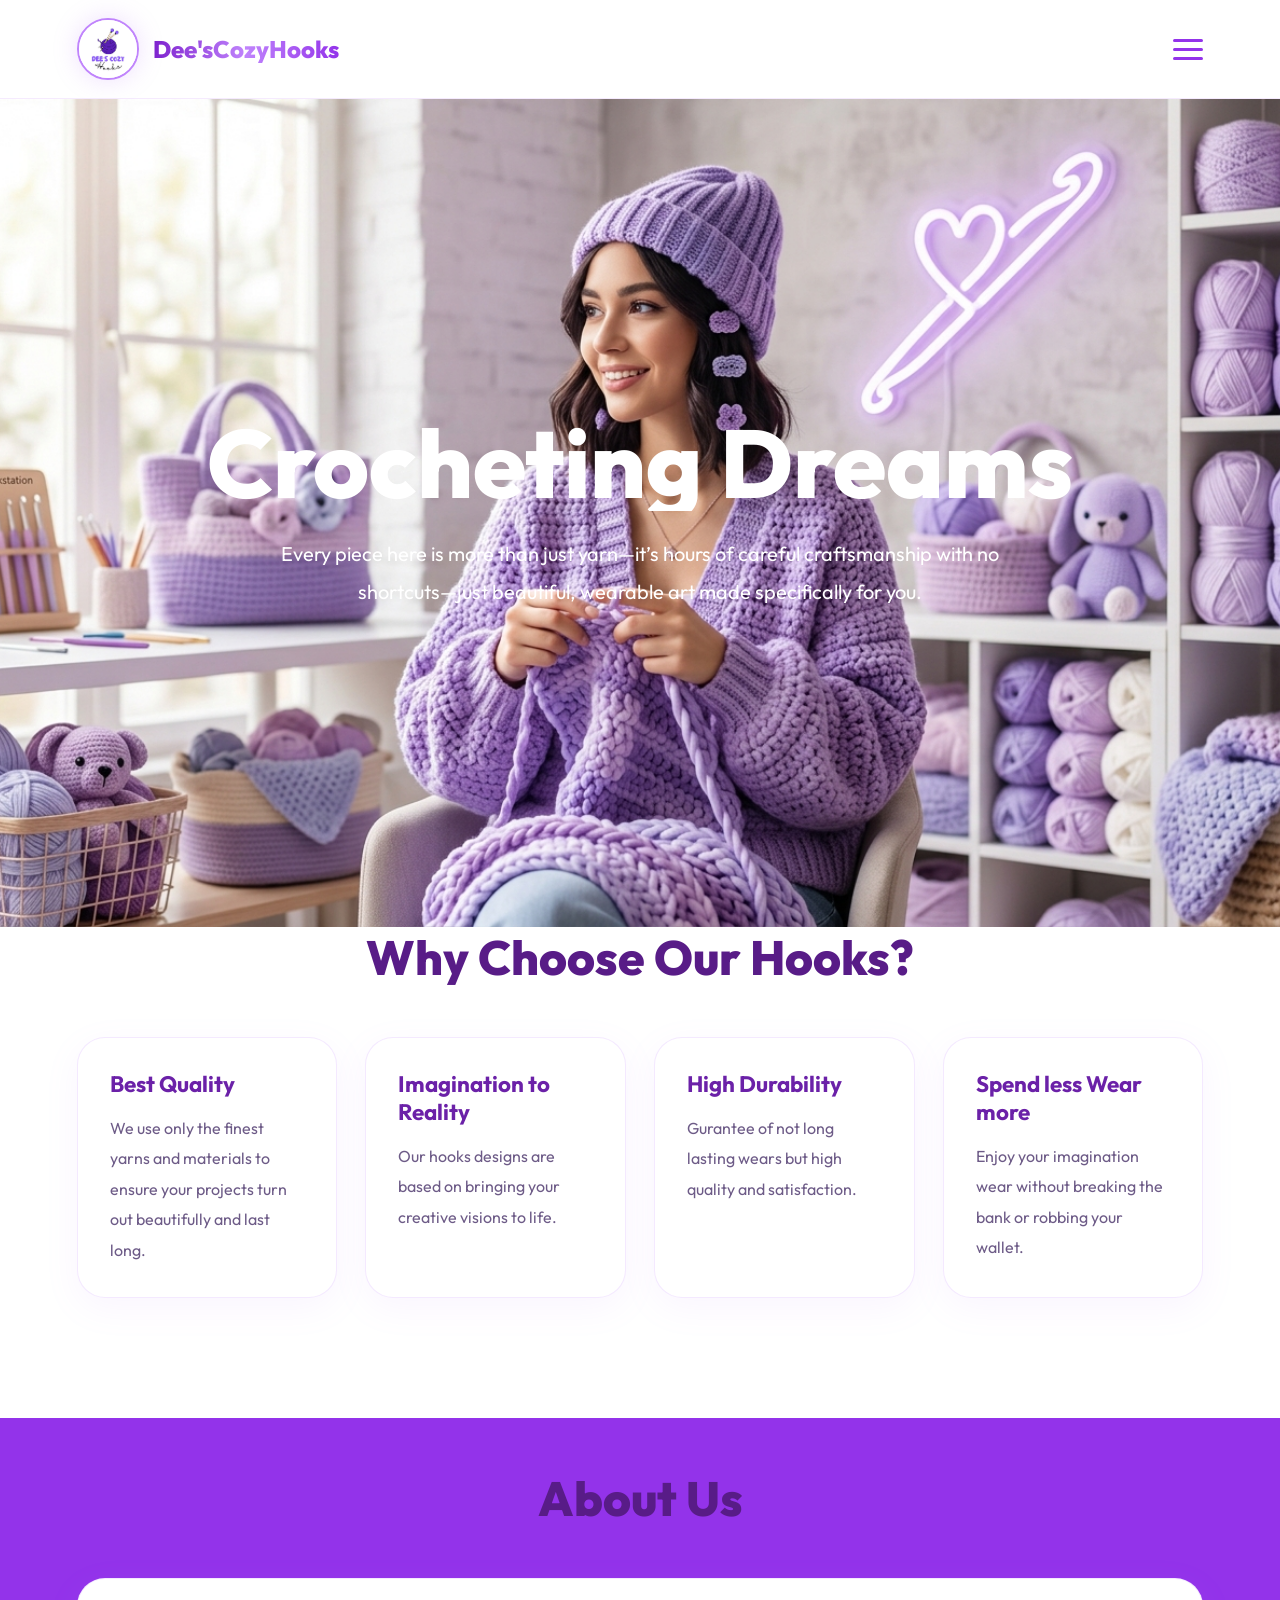
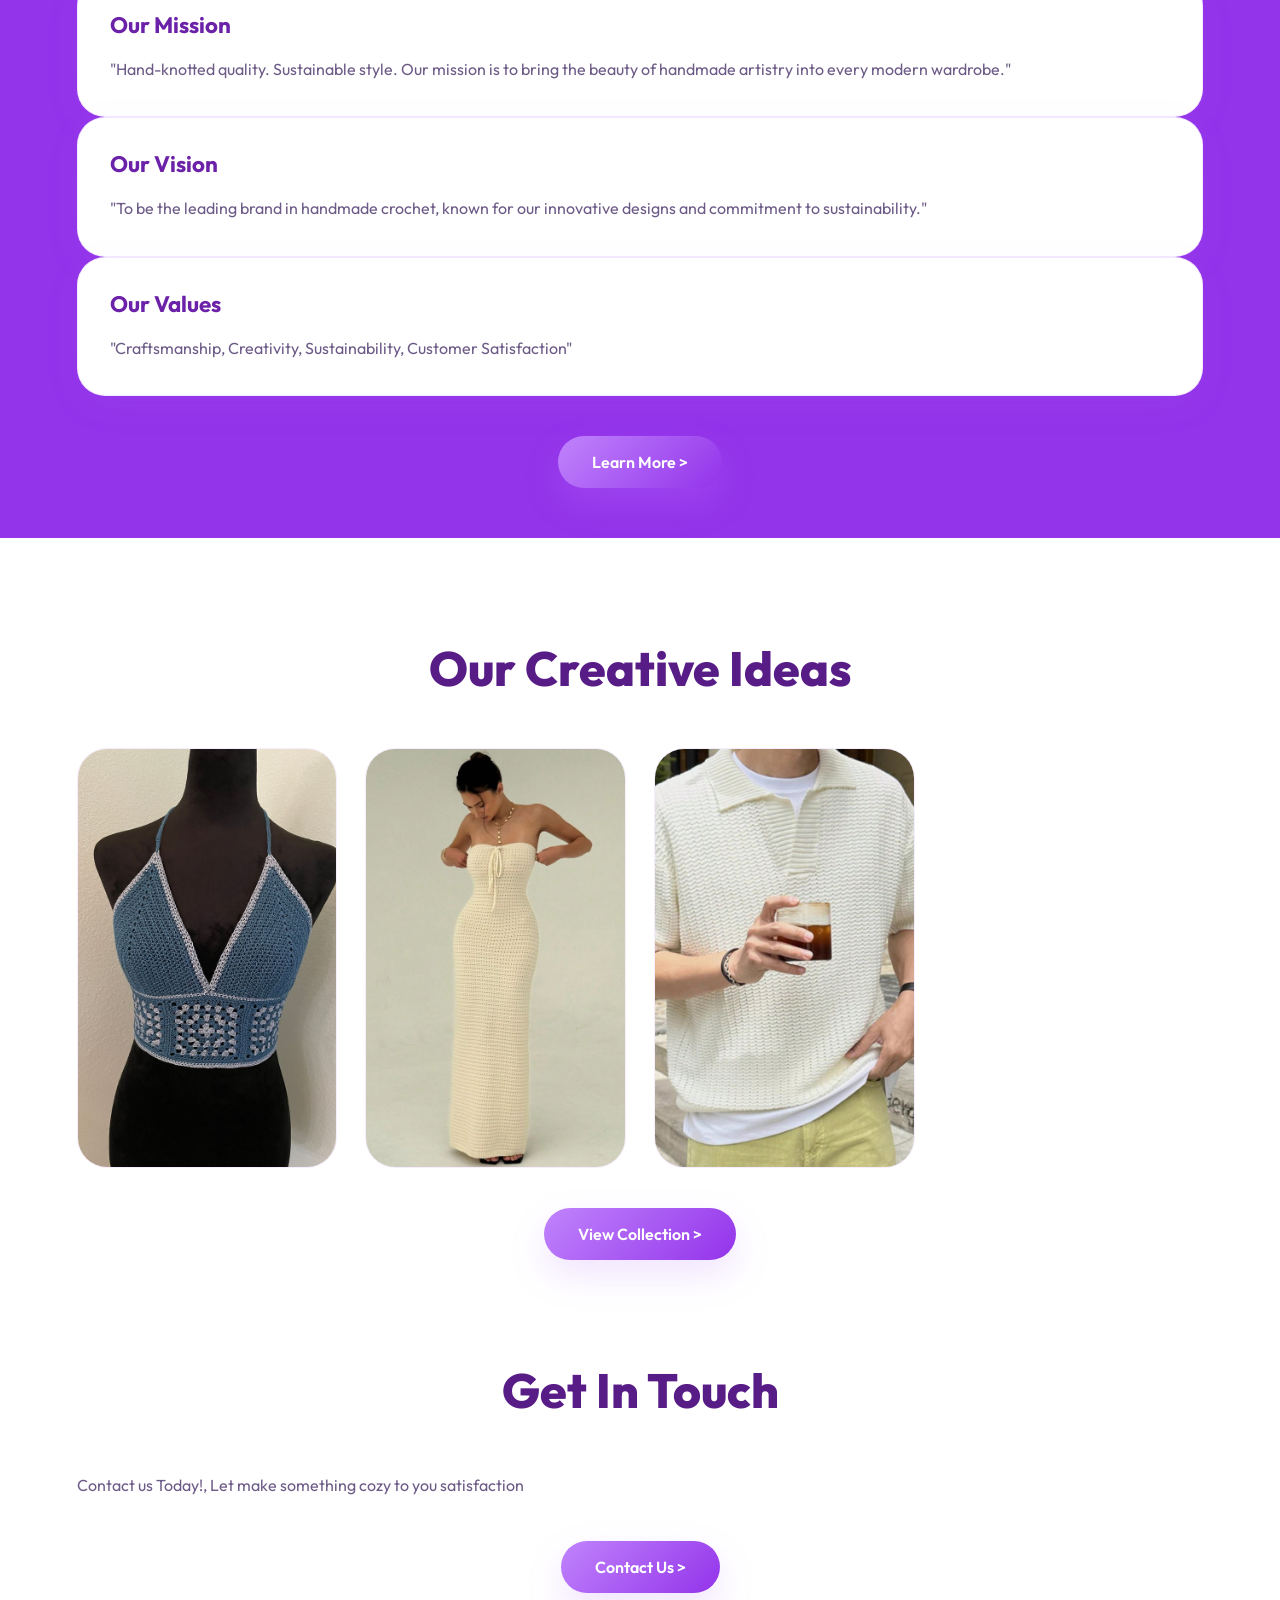
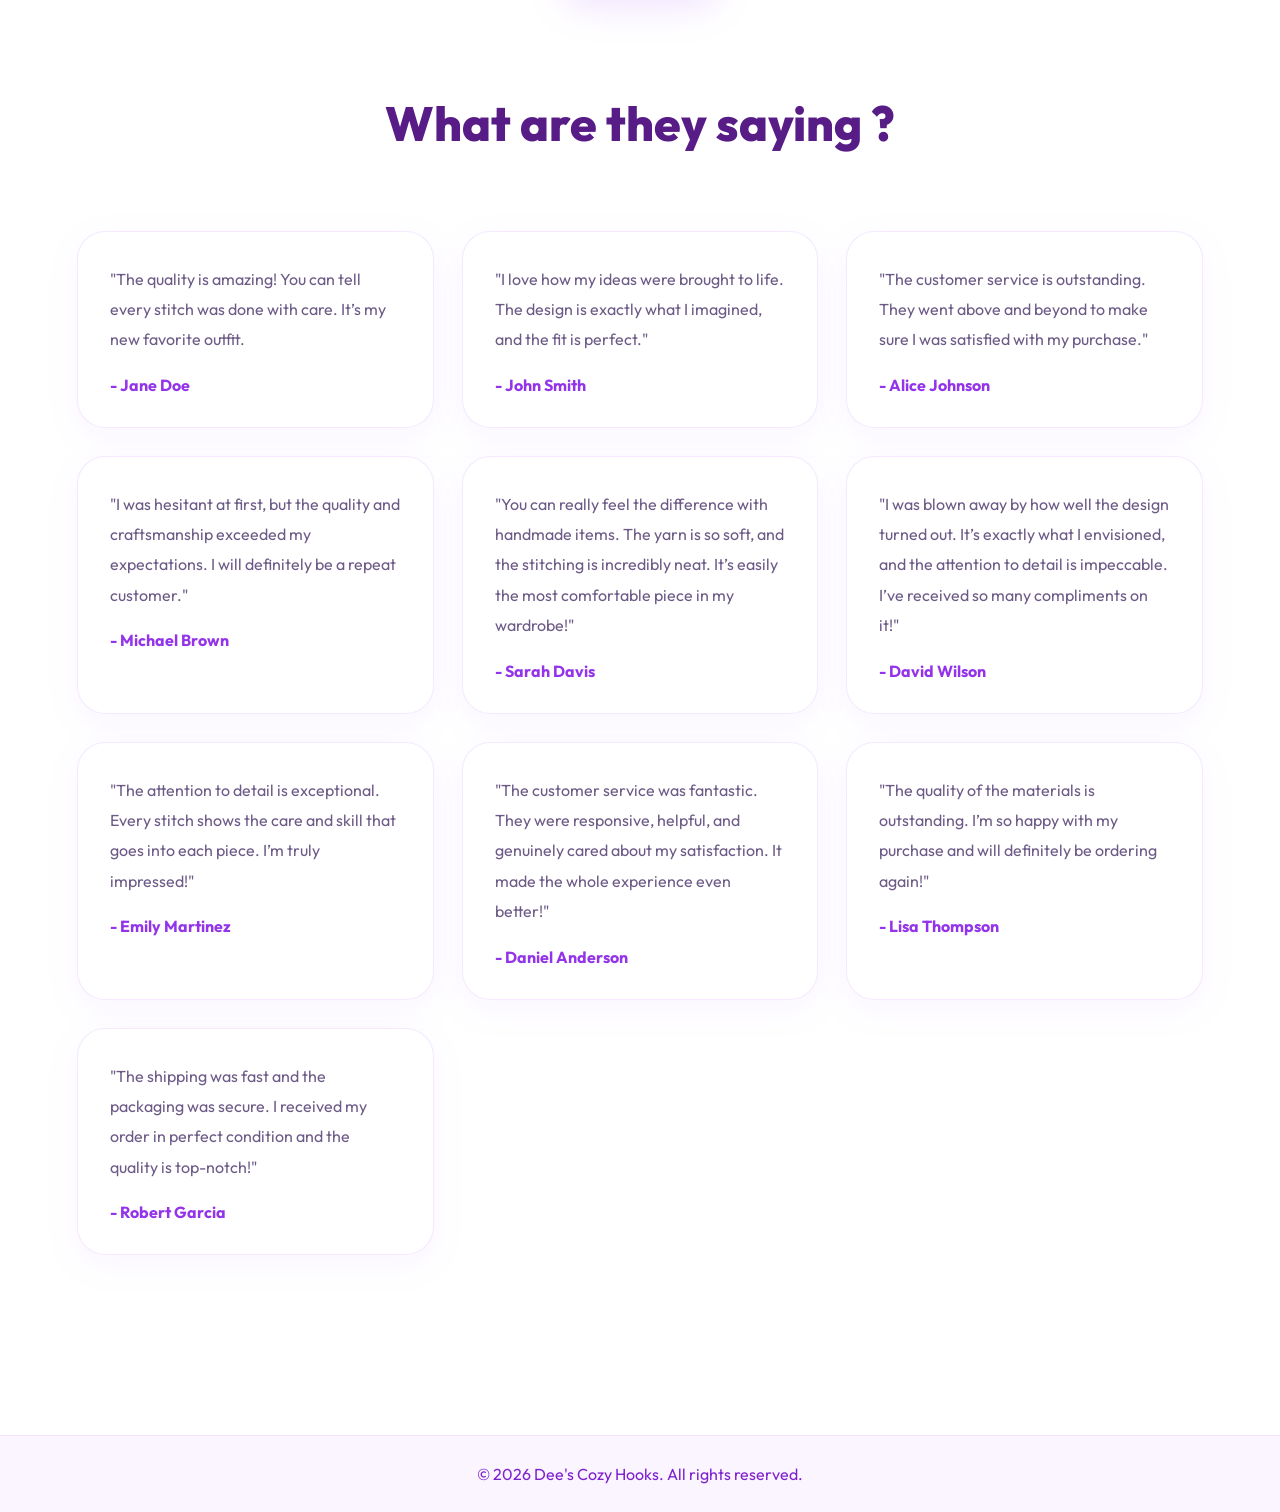
==== commit ae7d6809: "Add files via upload" ====
--- a/index.html
+++ b/index.html
@@ -8,7 +8,7 @@
 
 </head>
 <body>
-    <script src="script.js"></script>
+    
     <header>
         <div class="header">
         <img src="Logo.JPG" alt="Dee's Cozy Hooks Logo" class="logo">
@@ -138,7 +138,7 @@
             </div>
 
     </div>
-    
+    <script src="script.js"></script>
 </body>
 <footer class="footer">
         <p>&copy; 2026 Dee's Cozy Hooks. All rights reserved.</p>
--- a/style.css
+++ b/style.css
@@ -1,513 +1,599 @@
-.body {
-    margin: 0px;
-    padding: 0px;
-    width: 100%;
-    overflow-x: hidden;
-
-}
-.header {
-    position: fixed;
-    top: 0;
-    left: 0;
-    width: 100%;
-    height: 70px;
-    background-color: #0d0221; 
-    display: flex;
-    align-items: center; 
-    justify-content: space-between; 
-    padding: 0 5%;
-    z-index: 2000;
-    border-bottom: 1px solid rgba(225, 0, 255, 0.2);
-    box-shadow: 0 4px 15px rgba(0, 0, 0, 0.3);
-}
-
-.logo {
-    height: 45px;
-    width: 45px;
-    border-radius: 50%; 
-    object-fit: cover;
-    border: 2px solid #E100FF; 
-}
-
-.brandName {
-    color: white;
-    font-family: 'Poppins', sans-serif;
-    font-weight: bold;
-    font-size: 1.2rem;
-    margin-left: 12px;
-    letter-spacing: 1px;
-}
-
-.header > div:first-child, 
-.header {
-    display: flex;
-    align-items: center;
-}
-
-.hamburger-btn {
-    cursor: pointer;
-    z-index: 3000; 
-    margin-right: 30px;
-}
-
-.hamburger-btn div {
-    width: 25px;
-    height: 3px;
-    background: linear-gradient(90deg, #7F00FF, #E100FF);
-    margin: 5px;
-    transition: 0.4s;
-    border-radius: 5px;
-}
-
-
-.sidebar {
-    position: fixed;
-    top: 0;
-    left: 0;
-    width: 280px;
-    height: 100vh;
-    background: #0d0221;
-    padding-top: 100px; 
-    transform: translateX(-100%);
-    transition: transform 0.3s ease-in-out;
-    z-index: 1500;
-    border-right: 2px solid #E100FF;
-}
-
-.sidebar.active {
-    transform: translateX(0);
-}
-
-.nav-link {
-    display: block;
-    color: white;
-    text-decoration: none;
-    padding: 20px 40px;
-    font-size: 1.1rem;
-    transition: 0.3s;
-}
-
-.nav-link:hover {
-    background: rgba(225, 0, 255, 0.1);
-    color: #E100FF;
-    padding-left: 50px;
-}
-
-body {
-    padding-top: 70px;
-    margin: 0;
-}
-.bioContainer {
-    background-image: url('White and grey knitting threads containing yarn, skeins, and hooks.jfif');
-    background-size: cover;
-    background-position: center; 
-    padding: 80px 30px;  
-    border-radius: 0px;
-
-}
-.bioHeading {
-    font-size: 3.0rem;
-    color: white;
-    padding: 10px;
-    margin-bottom: 20px;
-    font-weight: bold;
-    font-family: 'Segoe UI', Tahoma, Geneva, Verdana, sans-serif;
-    justify-content: center;
-    display: flex  ;
-}
-.bioText {
-    font-size: 1.2rem;
-    color: black;
-    padding: 30px;
-    background-color: 0; 
-    border-radius: 10px;
-    font-family: Poppins, sans-serif;
-    font-weight: bold;
-    text-align: center;
-}
-.whyText {
-    font-size: 1.5rem;
-    color: black;
-    padding: 30px;
-    margin-top: 40px;
-    font-weight: bold;
-    font-family: Georgia, 'Times New Roman', Times, serif;
-    margin-left: 0px;
-    justify-content: center;
-     display: flex;
-
-}
-.reasonGrid {
-    display: flex;
-    justify-content: space-around;
-    margin-top: 20px;
-    padding: 60px;
-    border-radius: 20px;
-    background-image: url('White and grey knitting threads containing yarn, skeins, and hooks.jfif');
-}
-.reasontext {
-    font-size: 0.7rem;
-    color: black;
-    padding: 1px 3px;
-    border-radius: 10px;
-    font-family: Verdana, Geneva, Tahoma, sans-serif;
-}
-.reasonHeading {
-    font-size: 1.5rem;
-    color: black;
-    padding: 10px;
-    font-weight: bold;
-    
-}
-.reasonGrid2 {
-    display: flex;
-    justify-content: space-around;
-    margin-top: 20px;
-        background-color: whitesmoke;
-        border-radius: 20px;
-        padding: 30px;
-    }
-    .reasonSection {
-        display: grid;
-        grid-template-columns: repeat(1, 1fr); 
-        gap: 10px; 
-        width: 100%;
-    padding: 10px;
-    box-sizing: border-box;
-    margin-bottom: 50px;
-}
-
-.reasonGrid, .reasonGrid2 {
-    text-align: center;
-    padding: 20px;
-    word-wrap: break-word; 
-}
-
-.reasonHeading {
-    font-size: 1rem;  
-}
-
-.pageAbt {
-    padding: 20px;
-    justify-content: center;
-    text-align: center;
-    background: linear-gradient(135deg, #7F00FF 0%, #E100FF 100%);
-    border-radius: 20px;
-
-}
-.abtHead {
-    font-size: 2.5rem;
-    color: black;;
-    font-weight: bold;
-    margin-left: 1px;
-
-}
-.learnMore {
-    color: white;
-    padding: 15px;
-    border-radius: 25px;
-    margin-left: 20px;
-    width: auto;
-}
-.learnBtn {
-    color: white;
-    text-decoration: none;
-    font-size: 1rem;
-    background-color: black;
-    border-radius: 25px;
-    padding: 15px;
-    display: flex;
-    justify-content: center;
-}
-.learnBtn:hover {
-    color: black;
-    motion: reverse;
-    background-color: whitesmoke;
-}
-.abtSub {
-    font-size: 1.5rem;
-    color: black;
-    padding: 10px 120px;
-    font-weight: bold;
-}
-.abtText {
-    font-size: 1.2rem;
-    color: black;
-    padding: 20px 10px;
-    font-family: Georgia, 'Times New Roman', Times, serif;
-}
-.ideaHead {
-    font-size: 2rem;
-    padding: 20px 80px;
-}
+@import url('https://fonts.googleapis.com/css2?family=Outfit:wght@300;400;500;600;700;800&display=swap');
+
+*{
+margin:0;
+padding:0;
+box-sizing:border-box;
+font-family:'Outfit',sans-serif;
+scroll-behavior:smooth;
+}
+
+body{
+background:#ffffff;
+color:#2d1148;
+overflow-x:hidden;
+}
+
+.header{
+width:100%;
+padding:18px 6%;
+display:flex;
+align-items:center;
+position:sticky;
+top:0;
+z-index:1000;
+background:rgba(255,255,255,0.92);
+backdrop-filter:blur(18px);
+border-bottom:1px solid rgba(168,85,247,0.12);
+}
+
+.logo{
+width:62px;
+height:62px;
+object-fit:cover;
+border-radius:50%;
+border:2px solid #c084fc;
+box-shadow:0 0 25px rgba(192,132,252,0.25);
+}
+
+.brandName{
+font-size:1.5rem;
+font-weight:800;
+margin-left:14px;
+background:linear-gradient(to right,#7e22ce,#c084fc,#9333ea);
+-webkit-background-clip:text;
+-webkit-text-fill-color:transparent;
+}
+
+.hamburger-btn{
+margin-left:auto;
+display:flex;
+flex-direction:column;
+gap:6px;
+cursor:pointer;
+z-index:2000;
+}
+
+.hamburger-btn div{
+width:30px;
+height:3px;
+background:#9333ea;
+border-radius:50px;
+transition:0.4s;
+}
+
+.sidebar{
+position:fixed;
+top:0;
+right:-100%;
+width:280px;
+height:100vh;
+background:#ffffff;
+padding:120px 30px;
+transition:0.5s ease;
+z-index:1500;
+border-left:1px solid rgba(168,85,247,0.12);
+box-shadow:-10px 0 40px rgba(168,85,247,0.08);
+}
+
+.sidebar.active{
+right:0;
+}
+
+.side-nav{
+display:flex;
+flex-direction:column;
+gap:18px;
+}
+
+.nav-link{
+text-decoration:none;
+padding:15px 20px;
+border-radius:18px;
+font-weight:600;
+font-size:1rem;
+color:#6b21a8;
+background:#faf5ff;
+transition:0.35s;
+}
+
+.nav-link:hover{
+background:linear-gradient(135deg,#c084fc,#9333ea);
+color:#fff;
+transform:translateX(8px);
+box-shadow:0 15px 30px rgba(192,132,252,0.25);
+}
+
+.bioContainer{
+min-height:92vh;
+display:flex;
+justify-content:center;
+align-items:center;
+flex-direction:column;
+text-align:center;
+padding:0 6%;
+background:
+
+url('Gemini_Generated_Image_vk2hzlvk2hzlvk2h.png');
+background-position:center;
+background-size:cover;
+}
+
+.bioHeading{
+font-size:clamp(3rem,8vw,6rem);
+font-weight:800;
+line-height:1;
+max-width:900px;
+background:white;
+-webkit-background-clip:text;
+-webkit-text-fill-color:transparent;
+margin-bottom:24px;
+}
+
+.bioText{
+max-width:760px;
+font-size:1.25rem;
+line-height:1.9;
+color:white;
+}
+
+.whyText,
+.contactHead,
+.ideaHead,
+.reviewHead,
+.abtHead{
+text-align:center;
+font-size:clamp(2rem,5vw,3rem);
+margin-bottom:50px;
+color:#581c87;
+font-weight:800;
+}
+
+.reasonSection{
+padding:0 6%;
+display:grid;
+grid-template-columns:repeat(auto-fit,minmax(250px,1fr));
+gap:28px;
+margin-bottom:100px;
+}
+
+.reasonGrid,
+.reasonGrid2,
+.abtR,
+.contactGrid,
+.reviewCard,
+.textSub,
+.itemCard{
+background:#ffffff;
+border:1px solid rgba(192,132,252,0.18);
+border-radius:28px;
+padding:32px;
+transition:0.4s;
+box-shadow:0 10px 35px rgba(192,132,252,0.08);
+}
+
+.reasonGrid:hover,
+.reasonGrid2:hover,
+.abtR:hover,
+.contactGrid:hover,
+.reviewCard:hover,
+.textSub:hover,
+.itemCard:hover{
+transform:translateY(-10px);
+box-shadow:0 25px 45px rgba(192,132,252,0.18);
+border-color:#c084fc;
+}
+
+.reasonHeading,
+.abtSub,
+.contactheadGrid{
+font-size:1.4rem;
+margin-bottom:15px;
+color:#6b21a8;
+font-weight:700;
+}
+
+.reasontext,
+.abtText,
+.contacttextGrid,
+.contactText,
+.clientReview,
+.subText{
+color:#6d5b87;
+line-height:1.9;
+font-size:1rem;
+}
+
+
+.ideaSection,
+.contactSection,
+.contactBox{
+padding:0 6%;
+margin-top:100px;
+}
+.pageAbt{
+padding:50px 6%;
+background-color: #9333ea;
+margin-top:120px;
+}
+
+.learnMore,
+.collectionBtn,
+.contactBtn{
+display:flex;
+justify-content:center;
+margin-top:40px;
+}
+
+.learnBtn,
+.collectionNav,
+.contactNav,
+.whatsappBtn{
+padding:16px 34px;
+border:none;
+outline:none;
+border-radius:50px;
+background:linear-gradient(135deg,#c084fc,#9333ea);
+color:#fff;
+font-size:1rem;
+font-weight:600;
+cursor:pointer;
+transition:0.4s;
+text-decoration:none;
+box-shadow:0 15px 35px rgba(192,132,252,0.22);
+}
+
+.learnBtn:hover,
+.collectionNav:hover,
+.contactNav:hover,
+.whatsappBtn:hover{
+transform:translateY(-5px) scale(1.03);
+box-shadow:0 20px 45px rgba(192,132,252,0.3);
+}
+
 .imgGrid{
-    display: flex;
-    flex-wrap: center;
-    gap: 10px; 
-    width: 100%;
-    padding: 10px;
-    box-sizing: border-box;
-    justify-content: center;
-
-}
-.ideaImg {
-    height: 180px;
-    border-radius: 20px;
-    position: relative;
-
-    display: flex;
-    justify-content: center;
-}
-.collectionBtn {
-    display: flex;
-    justify-content: center;
-
-}
-.collectionNav {
-    color: white;
-    text-decoration: none;
-    font-size: 1rem;
-    background-color: black;
-    border-radius: 25px;
-    padding: 15px;
-    margin-left: 0px;
-    margin-top: 50px;
-
-}
-.collectionNav:hover {
-    color: black;
-    motion: reverse;
-    background-color: whitesmoke;
-}
-.contactSection {
-    padding: 80px 30px;
-    justify-content: center;
-    background-color: whitesmoke;
-    border-radius: 20px;
-    margin-top: 40px;
-}
-.contactHead {
-    font-size: 2rem;
-    color: black;
-    padding: 10px;
-    font-weight: bold;
-    font-family: 'Segoe UI', Tahoma, Geneva, Verdana, sans-serif;
-    justify-content: center;
-    display: flex;
-}
-.contactText {
-    font-size: 1.2rem;
-    color: black;
-    padding: 20px;
-    background-color: 0; 
-    border-radius: 10px;
-    font-family: Verdana, Geneva, Tahoma, sans-serif;
-    justify-content: center;
-    display: flex;
-}
-.contactBtn {
-    display: flex;
-    justify-content: center;
-}
-.contactNav {
-    color: white;
-    text-decoration: none;
-    font-size: 1rem;
-    background-color: black;
-    border-radius: 25px;
-    padding: 15px;
-    margin-left: 0px;
-
-}
-.reviewContainer {
-    padding: 80px 30px;
-    justify-content: center;
-    background-color: whitesmoke;
-    border-radius: 20px;
-    margin-top: 40px;
-}
-.reviewHead {
-    font-size: 2rem;
-    color: black;
-    padding: 10px;
-    font-weight: bold;
-    font-family: 'Segoe UI', Tahoma, Geneva, Verdana, sans-serif;
-    justify-content: center;
-    display: flex;
-}
-.reviewCard {
-    background-color: white;
-    border-radius: 20px;
-    padding: 30px;
-    max-width: 600px;
-    margin: 20px auto;
-    box-shadow: 0 4px 8px rgba(0, 0, 0, 0.1);
-}
-.clientReview {
-    font-size: 0.8rem;
-    color: black;
-    margin-bottom: 10px;
-    font-family: Verdana, Geneva, Tahoma, sans-serif;
-}
-.clientName {
-    font-size: 1rem;
-    color: black;
-    font-weight: bold;
-    font-family: Verdana, Geneva, Tahoma, sans-serif;
-}
-.abtR {
-    padding: 2px;
-    justify-content: center;
-    text-align: left;
-    background: linear-gradient(135deg, #7F00FF 0%, #E100FF 100%);
-    border-radius: 20px;
-    margin-bottom: 30px;
-}
-footer {
-    background-color: #0d0221; 
-    color: white;
-    padding: 20px;
-    text-align: center;
-    margin-top: 40px;
-    border-radius: 0px;
-}
-.contactBox {
-    justify-content: center;
-    background-color: whitesmoke;
-    border-radius: 20px;
-    border: 3px solid black;
-}
-.contactGrid {
-        display: grid;
-        grid-template-columns: repeat(1, 1fr); 
-        gap: 10px; 
-        width: 100%;
-    padding: 30px;
-    box-sizing: border-box;
-    margin-bottom: 50px;
-    background-color: white;
-    border-radius: 30px;
-    border: 1px solid purple;
-
-}
-.contactheadGrid {
-    color: purple;
-    font-size: 1.5rem;
-    text-align: center;
-    font-weight: bold;
-    font-family: 'Poppins', sans-serif;
-
-
-}
-.contacttextGrid {
-    text-align: center;
-    justify-content: center;
-    font-size: 1.3rem;
-    font-weight: bold;
-    font-family: 'Segoe UI', Tahoma, Geneva, Verdana, sans-serif;
-}
-.whatsappBtn {
-    background-color: #25d366;
-    border-radius: 20px;
-    color: black;
-    padding: 10px;
-    text-align: center;
-    margin-left: 120px;
-    text-decoration: none;
-}
-.whatsappBtn:hover {
-    background-color: purple;
-
-}
-.abtSub {
-    border: 2px solid purple;
-    border-radius: 20px;
-    text-align: center;
-    color: #E100FF;
-    padding: 0px;
-    font-weight: bold;
-}
-.img {
-    border-radius: 20px;
-    height: 350px;
-    width: 435px;
-    justify-content: center;
-    margin-left: 4px;
-}
-.textSub {
-    word-wrap: none;
-    background-color: whitesmoke;
-    text-align: center;
-    padding: 20px;
-    border-radius: 20px;
-    margin-bottom: 60px;
-}
-.subText {
-    font-weight: bold;
-    font-family: 'Poppins', sans-serif;
-}
-.filterContainer {
-    display: flex;
-    justify-content: center;
-    gap: 15px;
-    margin: 30px 0;
-    flex-wrap: wrap;
-}
-.filterBtn {
-    padding: 10px 15px;
-    border: 1.5px solid #E100FF;
-    background: transparent;
-    border-radius: 30px;
-    cursor: pointer;
-    transition: 0.3s;
-
-}
-.filterBtn.active, .filterBtn:hover {
-    background: linear-gradient(90deg, #7F00FF, #E100FF);
-}
-.itemCard {
-    margin-bottom: 10px;
-    background: #1a122e;
-    border-radius: 15px;
-    padding: 30px;
-    text-align: center;
-    border: 1px solid rgba(255, 255, 255, 0.1);
-    transition: transform 0.3s ease;
-    
-
-}
-.itemCard.hide {
-    display: none;
-}
-.itemCard img {
-    width: 100%;
-    border-radius: 10px;
-    margin-bottom: 15px;
-}
-.collectionGrid {
-    display: grid;
-    grid-template-columns: repeat(1, 1fr);
-    gap: 25px;
-    padding: 20px;
-    margin-bottom: 30px;
-}
-.itemCard h3 {
-    color: white;
-    font-size: 1.5rem;
-    font-weight: bold;
-    
-}
-@keyframes slideUpFade {
-    0% {
-        opacity: 0;
-        transform: translateY(40px);
-    }
-    100% {
-        opacity: 1;
-        transform: translateY(0);
-    }
-}
-.revealItem {
-    opacity: 0;
-    animation: slideUpFade 0.8s ease-out forwards;
-}
+display:grid;
+grid-template-columns:repeat(auto-fit,minmax(260px,1fr));
+gap:28px;
+}
+
+.ideaImg{
+width:100%;
+height:420px;
+object-fit:cover;
+border-radius:30px;
+transition:0.4s;
+border:1px solid rgba(192,132,252,0.15);
+}
+
+.ideaImg:hover{
+transform:scale(1.03);
+box-shadow:0 20px 40px rgba(192,132,252,0.2);
+}
+
+.reviewContainer{
+padding:100px 6%;
+display:grid;
+grid-template-columns:repeat(auto-fit,minmax(280px,1fr));
+gap:28px;
+}
+
+.reviewHead{
+grid-column:1/-1;
+}
+
+.clientName{
+display:block;
+margin-top:20px;
+color:#9333ea;
+font-weight:700;
+}
+
+.footer{
+padding:28px;
+text-align:center;
+background:#faf5ff;
+border-top:1px solid rgba(192,132,252,0.15);
+color:#7e22ce;
+margin-top:80px;
+}
+
+.filterContainer{
+padding:50px 6%;
+display:flex;
+justify-content:center;
+flex-wrap:wrap;
+gap:14px;
+}
+
+.filterBtn{
+padding:14px 24px;
+border:none;
+border-radius:40px;
+background:#faf5ff;
+color:#7e22ce;
+font-weight:700;
+cursor:pointer;
+transition:0.35s;
+border:1px solid rgba(192,132,252,0.14);
+}
+
+.filterBtn:hover,
+.filterBtn.active{
+background:linear-gradient(135deg,#c084fc,#9333ea);
+color:#fff;
+box-shadow:0 15px 30px rgba(192,132,252,0.28);
+}
+
+.collectionGrid{
+padding:0 6% 120px;
+display:grid;
+grid-template-columns:repeat(auto-fit,minmax(240px,1fr));
+gap:28px;
+}
+
+.collectionGrid .contactHead{
+grid-column:1/-1;
+}
+
+.itemCard{
+padding:0;
+overflow:hidden;
+}
+
+.itemCard img{
+width:100%;
+height:340px;
+object-fit:cover;
+transition:0.5s;
+}
+
+.itemCard:hover img{
+transform:scale(1.08);
+}
+
+.itemCard h3{
+padding:22px;
+font-size:1rem;
+font-weight:700;
+color:#581c87;
+}
+
+.learnHead{
+padding-top:50px;
+}
+
+.img{
+width:min(92%,950px);
+height:500px;
+object-fit:cover;
+display:block;
+margin:40px auto;
+border-radius:30px;
+box-shadow:0 20px 40px rgba(192,132,252,0.14);
+border:1px solid rgba(192,132,252,0.12);
+}
+
+.textSub{
+width:min(92%,950px);
+margin:0 auto 70px;
+}
+
+.contactBox .contactText{
+max-width:850px;
+margin:0 auto 50px;
+text-align:center;
+}
+
+.contactGrid{
+margin-bottom:25px;
+}
+
+.revealItem{
+opacity:1;
+transform:translateY(0);
+}
+
+::-webkit-scrollbar{
+width:10px;
+}
+
+::-webkit-scrollbar-track{
+background:#f8f1ff;
+}
+
+::-webkit-scrollbar-thumb{
+background:linear-gradient(#c084fc,#9333ea);
+border-radius:20px;
+}
+
+@media(max-width:992px){
+
+.bioContainer{
+padding:0 7%;
+}
+
+.reasonSection,
+.pageAbt,
+.ideaSection,
+.contactSection,
+.contactBox,
+.collectionGrid,
+.reviewContainer{
+padding-left:7%;
+padding-right:7%;
+}
+
+.ideaImg{
+height:360px;
+}
+
+.img{
+height:400px;
+}
+}
+
+@media(max-width:768px){
+
+.header{
+padding:16px 5%;
+}
+
+.brandName{
+font-size:1.2rem;
+}
+
+.logo{
+width:55px;
+height:55px;
+}
+
+.sidebar{
+width:100%;
+}
+
+.bioHeading{
+font-size:3.2rem;
+}
+
+.bioText{
+font-size:0.95rem;
+}
+
+.ideaImg{
+height:320px;
+}
+
+.itemCard img{
+height:300px;
+}
+
+.img{
+height:320px;
+}
+}
+
+@media(max-width:480px){
+
+.bioHeading{
+font-size:2.4rem;
+}
+
+.bioText{
+font-size:0.9rem;
+line-height:1.7;
+}
+
+.reasonGrid,
+.reasonGrid2,
+.abtR,
+.contactGrid,
+.reviewCard,
+.textSub{
+padding:24px;
+}
+
+.itemCard img{
+height:260px;
+}
+
+.ideaImg{
+height:280px;
+}
+
+.filterBtn{
+width:100%;
+}
+
+.learnBtn,
+.collectionNav,
+.contactNav,
+.whatsappBtn{
+width:100%;
+text-align:center;
+}
+}
+.revealItem{
+opacity:0;
+transform:translateY(70px);
+transition:all 1s ease;
+}
+
+.activeReveal{
+opacity:1;
+transform:translateY(0);
+}
+
+.itemCard{
+animation:fadeIn 0.6s ease;
+}
+
+@keyframes fadeIn{
+
+0%{
+opacity:0;
+transform:scale(0.9);
+}
+
+100%{
+opacity:1;
+transform:scale(1);
+}
+
+}
+
+.hamburger-btn.open .line1{
+transform:rotate(45deg) translate(5px,5px);
+}
+
+.hamburger-btn.open .line2{
+opacity:0;
+}
+
+.hamburger-btn.open .line3{
+transform:rotate(-45deg) translate(7px,-7px);
+}
+
+.sidebar{
+transition:0.5s ease;
+}
+.revealItem{
+opacity:0;
+transform:translateY(70px);
+transition:1s ease;
+}
+
+.activeReveal{
+opacity:1;
+transform:translateY(0);
+}
+
+.hamburger-btn.open .line1{
+transform:rotate(45deg) translate(5px,5px);
+}
+
+.hamburger-btn.open .line2{
+opacity:0;
+}
+
+.hamburger-btn.open .line3{
+transform:rotate(-45deg) translate(7px,-7px);
+}
+
+.itemCard{
+animation:fadeSmooth 0.6s ease;
+}
+
+@keyframes fadeSmooth{
+
+0%{
+opacity:0;
+transform:scale(0.92);
+}
+
+100%{
+opacity:1;
+transform:scale(1);
+}
+
+}
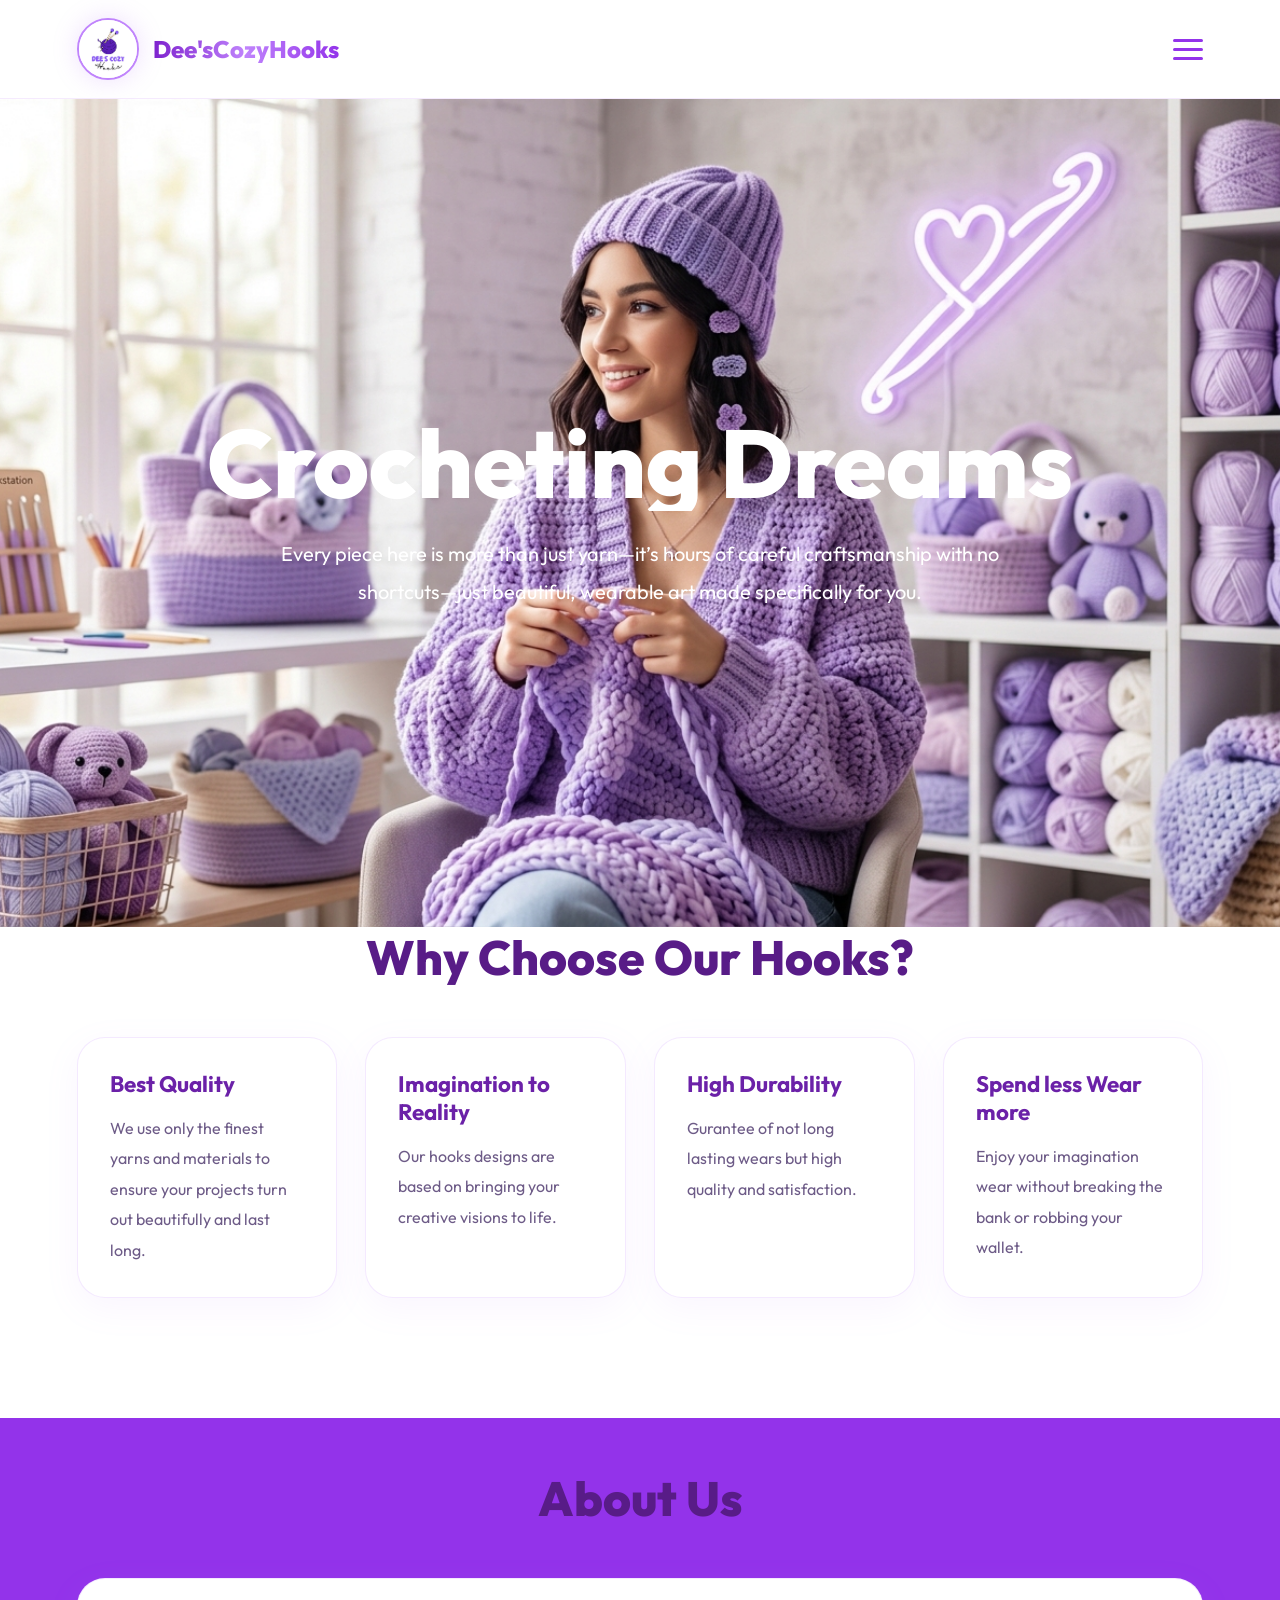
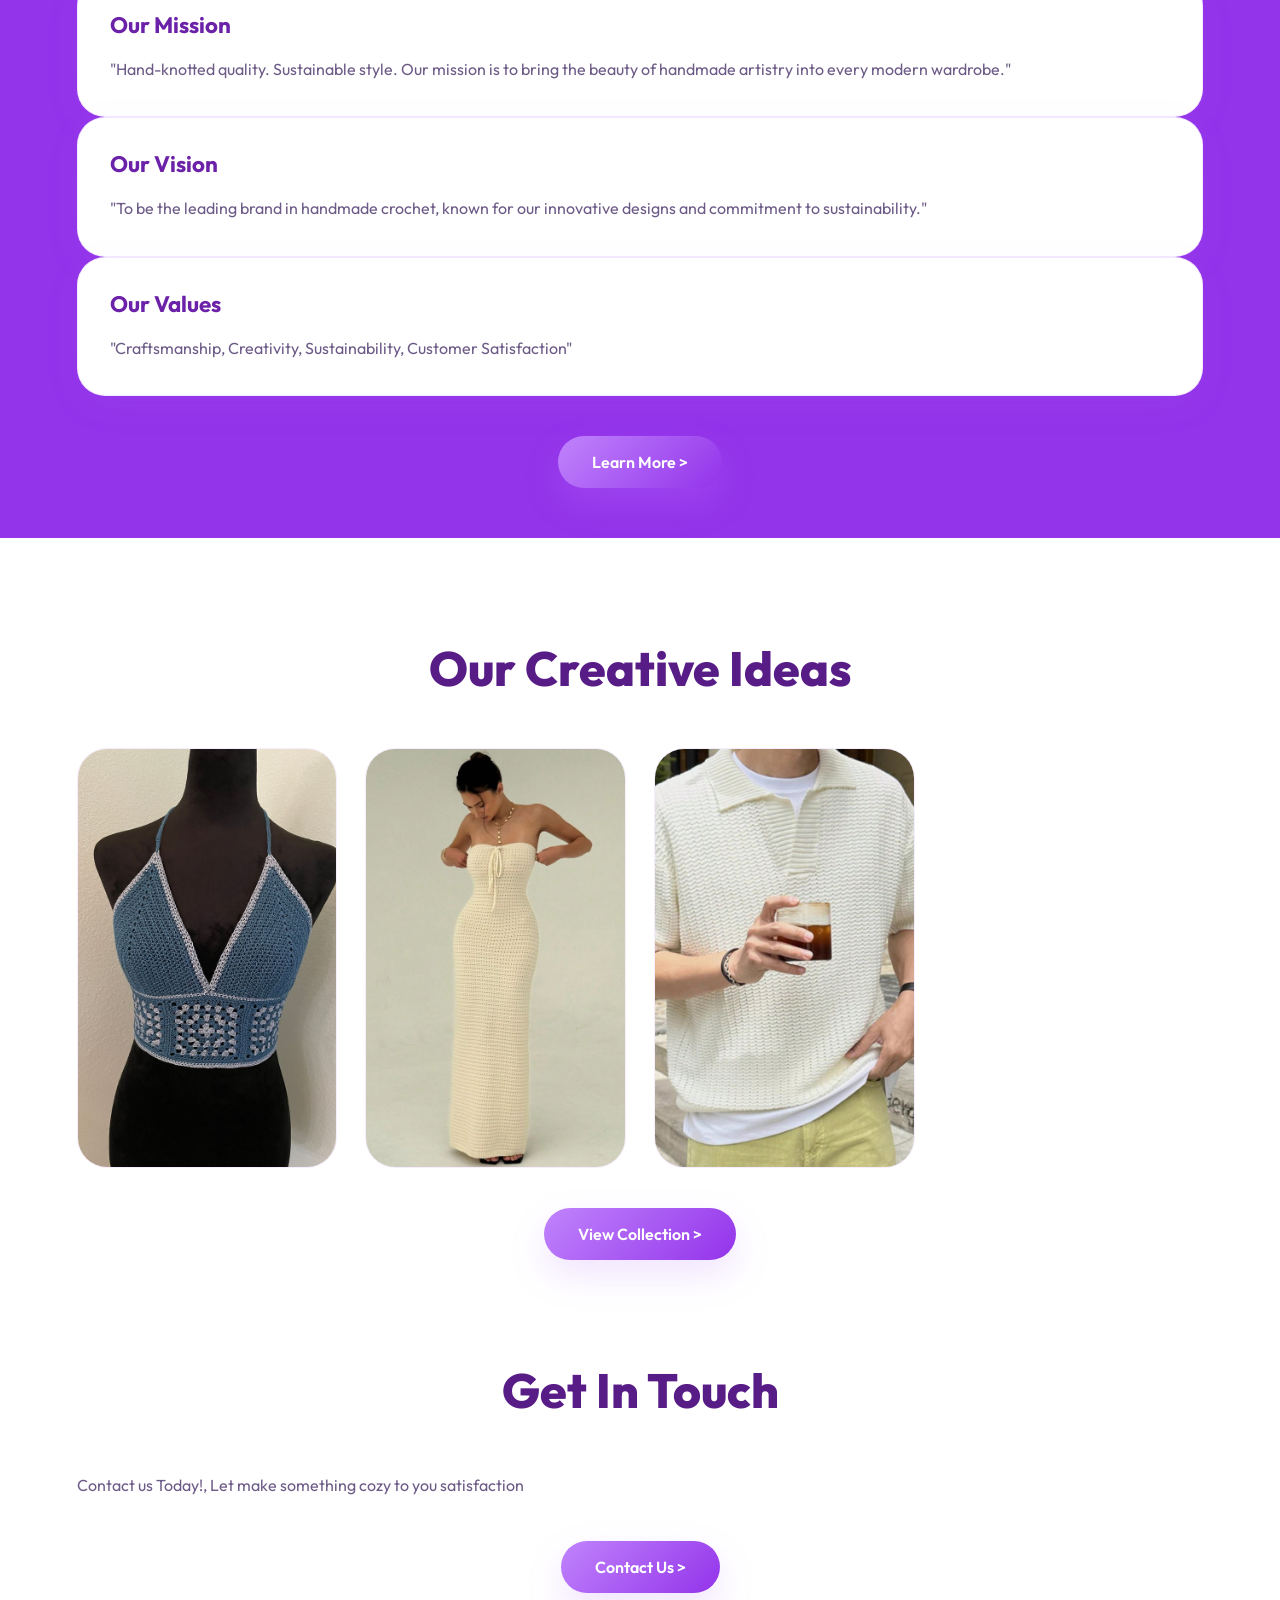
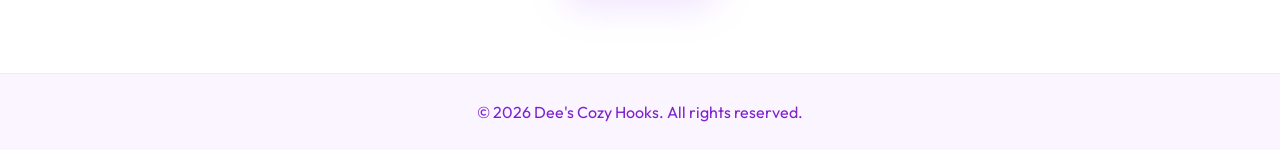
==== commit 25cff99b: "Add files via upload" ====
--- a/index.html
+++ b/index.html
@@ -93,50 +93,6 @@
             <a href="contact.html" class="contactNav">Contact Us ></a>
         </nav>
     </div>
-    <div class="reviewContainer">
-        <h3 class="reviewHead">What are they saying ?</h3>
-        <div class="reviewCard">
-            <p class="clientReview">"The quality is amazing! You can tell every stitch was done with care. It’s my new favorite outfit.</p>
-            <span class="clientName">- Jane Doe</span>
-
-        </div>
-        <div class="reviewCard">
-            <p class="clientReview">"I love how my ideas were brought to life. The design is exactly what I imagined, and the fit is perfect."</p>
-            <span class="clientName">- John Smith</span>
-        </div>
-        <div class="reviewCard">
-            <p class="clientReview">"The customer service is outstanding. They went above and beyond to make sure I was satisfied with my purchase."</p>
-            <span class="clientName">- Alice Johnson</span>
-        </div>
-        <div class="reviewCard">
-            <p class="clientReview">"I was hesitant at first, but the quality and craftsmanship exceeded my expectations. I will definitely be a repeat customer."</p>
-            <span class="clientName">- Michael Brown</span>
-        </div>
-         <div class="reviewCard">
-            <p class="clientReview">"You can really feel the difference with handmade items. The yarn is so soft, and the stitching is incredibly neat. It’s easily the most comfortable piece in my wardrobe!"</p>
-            <span class="clientName">- Sarah Davis</span>
-        </div>
-        <div class="reviewCard">
-            <p class="clientReview">"I was blown away by how well the design turned out. It’s exactly what I envisioned, and the attention to detail is impeccable. I’ve received so many compliments on it!"</p>
-            <span class="clientName">- David Wilson</span>
-        </div>
-        <div class="reviewCard">
-            <p class="clientReview">"The attention to detail is exceptional. Every stitch shows the care and skill that goes into each piece. I’m truly impressed!"</p>
-            <span class="clientName">- Emily Martinez</span>
-        </div>
-            <div class="reviewCard">
-                <p class="clientReview">"The customer service was fantastic. They were responsive, helpful, and genuinely cared about my satisfaction. It made the whole experience even better!"</p>
-                <span class="clientName">- Daniel Anderson</span>
-            </div>
-            <div class="reviewCard">
-                <p class="clientReview">"The quality of the materials is outstanding. I’m so happy with my purchase and will definitely be ordering again!"</p>
-                <span class="clientName">- Lisa Thompson</span>
-            </div>
-            <div class="reviewCard">
-                <p class="clientReview">"The shipping was fast and the packaging was secure. I received my order in perfect condition and the quality is top-notch!"</p>
-                <span class="clientName">- Robert Garcia</span>
-            </div>
-
     </div>
     <script src="script.js"></script>
 </body>
